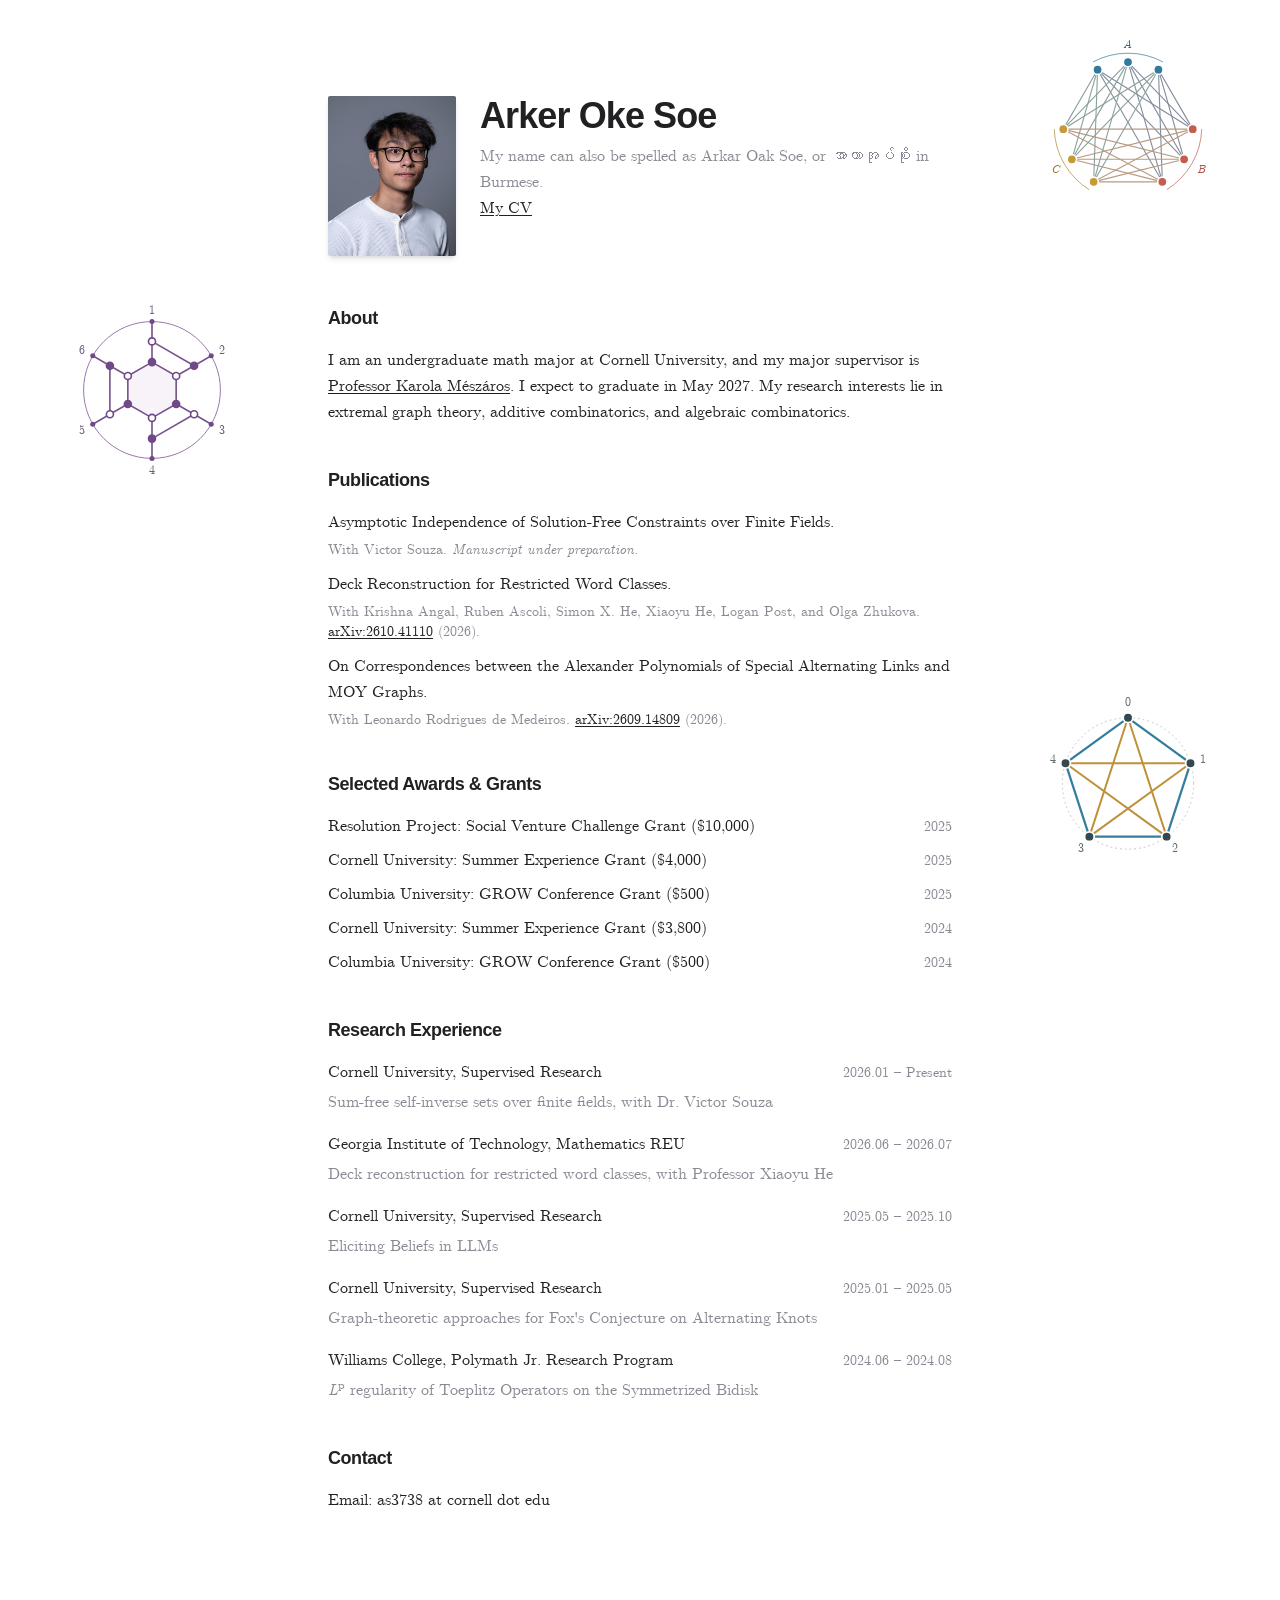
==== index.html @ 61c7d920 "Publish academic website and curriculum vitae" ====
<!doctype html>
<html lang="en">
<head>
  <meta charset="utf-8">
  <meta name="viewport" content="width=device-width, initial-scale=1">
  <meta name="description" content="Arker Oke Soe is an undergraduate mathematics major at Cornell University interested in extremal graph theory, additive combinatorics, and algebraic combinatorics.">
  <meta name="author" content="Arker Oke Soe">
  <meta property="og:title" content="Arker Oke Soe">
  <meta property="og:description" content="Mathematics at Cornell University. Research, publications, and curriculum vitae.">
  <meta property="og:type" content="website">
  <title>Arker Oke Soe</title>
  <link rel="icon" href="./assets/favicon.png" type="image/png">
  <link rel="stylesheet" href="./assets/fonts.css">
  <link rel="stylesheet" href="./style.css">
</head>
<body>
  <main class="paper">
    <header class="profile">
      <img class="portrait" src="./assets/portrait.jpg" width="128" height="160" alt="Arker Oke Soe">
      <div>
        <h1>Arker Oke Soe</h1>
        <p class="secondary">My name can also be spelled as Arkar Oak Soe, or <span lang="my">အာကာအုပ်စိုး</span> in Burmese.<br>
          <a href="./cv/">My CV</a></p>
      </div>
    </header>

    <section aria-labelledby="about">
      <h2 id="about">About</h2>
      <p>I am an undergraduate math major at Cornell University, and my major supervisor is
        <a href="https://pi.math.cornell.edu/~karola/" target="_blank" rel="noopener noreferrer">Professor Karola Mészáros</a>. I expect to graduate in May 2027.
        My research interests lie in <span class="medium">extremal graph theory</span>,
        <span class="medium">additive combinatorics</span>, and <span class="medium">algebraic combinatorics</span>.</p>
    </section>

    <section aria-labelledby="publications">
      <h2 id="publications">Publications</h2>
      <ul class="publications">
        <li>
          <p class="medium">Asymptotic Independence of Solution-Free Constraints over Finite Fields.</p>
          <p class="note">With Victor Souza. <em>Manuscript under preparation.</em></p>
        </li>
        <li>
          <p class="medium">Deck Reconstruction for Restricted Word Classes.</p>
          <p class="note">With Krishna Angal, Ruben Ascoli, Simon X. He, Xiaoyu He, Logan Post, and Olga Zhukova.
            <a href="https://arxiv.org/abs/2610.41110">arXiv:2610.41110</a> (2026).</p>
        </li>
        <li>
          <p class="medium">On Correspondences between the Alexander Polynomials of Special Alternating Links and MOY Graphs.</p>
          <p class="note">With Leonardo Rodrigues de Medeiros.
            <a href="https://arxiv.org/abs/2609.14809">arXiv:2609.14809</a> (2026).</p>
        </li>
      </ul>
    </section>

    <section aria-labelledby="awards">
      <h2 id="awards">Selected Awards &amp; Grants</h2>
      <ul class="awards">
        <li class="dated"><span>Resolution Project: Social Venture Challenge Grant ($10,000)</span><time datetime="2025">2025</time></li>
        <li class="dated"><span>Cornell University: Summer Experience Grant ($4,000)</span><time datetime="2025">2025</time></li>
        <li class="dated"><span>Columbia University: GROW Conference Grant ($500)</span><time datetime="2025">2025</time></li>
        <li class="dated"><span>Cornell University: Summer Experience Grant ($3,800)</span><time datetime="2024">2024</time></li>
        <li class="dated"><span>Columbia University: GROW Conference Grant ($500)</span><time datetime="2024">2024</time></li>
      </ul>
    </section>

    <section aria-labelledby="research">
      <h2 id="research">Research Experience</h2>
      <ul class="research">
        <li>
          <p class="dated"><span class="medium">Cornell University, Supervised Research</span><span class="date">2026.01 – Present</span></p>
          <p class="detail">Sum-free self-inverse sets over finite fields, with Dr. Victor Souza</p>
        </li>
        <li>
          <p class="dated"><span class="medium">Georgia Institute of Technology, Mathematics REU</span><span class="date">2026.06 – 2026.07</span></p>
          <p class="detail">Deck reconstruction for restricted word classes, with Professor Xiaoyu He</p>
        </li>
        <li>
          <p class="dated"><span class="medium">Cornell University, Supervised Research</span><span class="date">2025.05 – 2025.10</span></p>
          <p class="detail">Eliciting Beliefs in LLMs</p>
        </li>
        <li>
          <p class="dated"><span class="medium">Cornell University, Supervised Research</span><span class="date">2025.01 – 2025.05</span></p>
          <p class="detail">Graph-theoretic approaches for Fox's Conjecture on Alternating Knots</p>
        </li>
        <li>
          <p class="dated"><span class="medium">Williams College, Polymath Jr. Research Program</span><span class="date">2024.06 – 2024.08</span></p>
          <p class="detail"><i>L</i><sup>p</sup> regularity of Toeplitz Operators on the Symmetrized Bidisk</p>
        </li>
      </ul>
    </section>

    <section aria-labelledby="contact">
      <h2 id="contact">Contact</h2>
      <p>Email: <a class="email" href="mailto:as3738@cornell.edu">as3738 at cornell dot edu</a></p>
    </section>
  </main>

  <aside class="figures" aria-label="Combinatorial illustrations">
    <figure class="figure turan">
      <svg xmlns="http://www.w3.org/2000/svg" viewBox="0 0 200 188" class="turan-figure" role="img" tabindex="0" aria-labelledby="turan-title" aria-describedby="turan-description">
        <title id="turan-title">The Turán graph T(9, 3)</title>
        <desc id="turan-description">Three blue, three red, and three gold vertices form three independent sets. Every pair in different sets is joined by an edge.</desc>
        <style>
          .turan-figure:focus-visible { outline: 1px dashed #9baeb4; outline-offset: 2px; }
          .turan-figure:is(:hover, :focus-visible) #turan-edges-bc { opacity: .18; }
          .turan-figure:is(:hover, :focus-visible) #turan-edges-ab { stroke: #517c96; }
          .turan-figure:is(:hover, :focus-visible) #turan-edges-ca { stroke: #588c86; }
        </style>

        <!-- The three short arcs mark the independent sets outside the graph. -->
        <g fill="none" stroke-width=".9" stroke-linecap="round">
          <path d="M61.50 28.60 A82 82 0 0 1 138.50 28.60" stroke="#518da8"/>
          <path d="M181.95 103.86 A82 82 0 0 1 143.45 170.54" stroke="#c77666"/>
          <path d="M56.55 170.54 A82 82 0 0 1 18.05 103.86" stroke="#bb9647"/>
        </g>

        <!-- Each row is the fan from one vertex to the next part. -->
        <g fill="none" stroke-width="1.25" stroke-linecap="round">
          <g id="turan-edges-ab" stroke="#838d9d">
            <path d="M66.20 37.43 L171.96 103.51 M66.20 37.43 L162.35 137 M66.20 37.43 L138.15 162.06"/>
            <path d="M100 29 L171.96 103.51 M100 29 L162.35 137 M100 29 L138.15 162.06"/>
            <path d="M133.80 37.43 L171.96 103.51 M133.80 37.43 L162.35 137 M133.80 37.43 L138.15 162.06"/>
          </g>
          <g id="turan-edges-bc" stroke="#b99a80">
            <path d="M171.96 103.51 L61.85 162.06 M171.96 103.51 L37.65 137 M171.96 103.51 L28.04 103.51"/>
            <path d="M162.35 137 L61.85 162.06 M162.35 137 L37.65 137 M162.35 137 L28.04 103.51"/>
            <path d="M138.15 162.06 L61.85 162.06 M138.15 162.06 L37.65 137 M138.15 162.06 L28.04 103.51"/>
          </g>
          <g id="turan-edges-ca" stroke="#8ba19d">
            <path d="M61.85 162.06 L66.20 37.43 M61.85 162.06 L100 29 M61.85 162.06 L133.80 37.43"/>
            <path d="M37.65 137 L66.20 37.43 M37.65 137 L100 29 M37.65 137 L133.80 37.43"/>
            <path d="M28.04 103.51 L66.20 37.43 M28.04 103.51 L100 29 M28.04 103.51 L133.80 37.43"/>
          </g>
        </g>
        <g stroke="#fff" stroke-width="1.8">
          <g id="turan-part-a" fill="#307b9b">
            <circle cx="66.20" cy="37.43" r="5.2"/>
            <circle cx="100" cy="29" r="5.2"/>
            <circle cx="133.80" cy="37.43" r="5.2"/>
          </g>
          <g id="turan-part-b" fill="#c55d4e">
            <circle cx="171.96" cy="103.51" r="5.2"/>
            <circle cx="162.35" cy="137" r="5.2"/>
            <circle cx="138.15" cy="162.06" r="5.2"/>
          </g>
          <g id="turan-part-c" fill="#c89a36">
            <circle cx="61.85" cy="162.06" r="5.2"/>
            <circle cx="37.65" cy="137" r="5.2"/>
            <circle cx="28.04" cy="103.51" r="5.2"/>
          </g>
        </g>
        <g font-family="'CMU Serif', 'Times New Roman', serif" font-size="13" font-style="italic" text-anchor="middle">
          <text x="100" y="13" fill="#306c86">A</text>
          <text x="181" y="152" fill="#ac5347">B</text>
          <text x="19" y="152" fill="#987525">C</text>
        </g>
      </svg>
    </figure>
    <figure class="figure plabic">
      <svg xmlns="http://www.w3.org/2000/svg" viewBox="0 0 200 200" class="plabic-figure" role="img" tabindex="0" aria-labelledby="plabic-title" aria-describedby="plabic-description">
        <title id="plabic-title">A plabic graph in a disk</title>
        <desc id="plabic-description">Six numbered boundary vertices lead to a planar network of alternating solid and open vertices. Three quadrilateral faces share edges with a central hexagon.</desc>
        <style>
          .plabic-figure:focus-visible { outline: 1px dashed #ac9ab7; outline-offset: 2px; }
          .plabic-figure:is(:hover, :focus-visible) :is(#plabic-interior-spokes, #plabic-outer-pairs, #plabic-boundary-spokes, #plabic-boundary) { opacity: .32; }
          .plabic-figure:is(:hover, :focus-visible) :is(#plabic-solid, #plabic-open) circle:nth-child(n+4) { opacity: .45; }
          .plabic-figure:is(:hover, :focus-visible) #plabic-hexagon { stroke-width: 2.6; }
          .plabic-figure:is(:hover, :focus-visible) polygon { fill-opacity: .17; }
        </style>
        <circle cx="100" cy="100" r="76" fill="none" stroke="#9878ae" stroke-width="1.1"/>

        <polygon points="100,69 126.85,84.5 126.85,115.5 100,131 73.15,115.5 73.15,84.5" fill="#8e64a6" fill-opacity=".075"/>
        <g fill="none" stroke="#78538e" stroke-width="1.8" stroke-linejoin="round" stroke-linecap="round">
          <!-- Edge classes are kept separate so the embedding is easy to inspect. -->
          <path id="plabic-hexagon" d="M100 69 L126.85 84.5 L126.85 115.5 L100 131 L73.15 115.5 L73.15 84.5 Z"/>
          <path id="plabic-interior-spokes" d="M100 69 L100 46 M126.85 84.5 L146.77 73 M126.85 115.5 L146.77 127 M100 131 L100 154 M73.15 115.5 L53.23 127 M73.15 84.5 L53.23 73"/>
          <path id="plabic-outer-pairs" d="M100 46 L146.77 73 M146.77 127 L100 154 M53.23 127 L53.23 73"/>
          <path id="plabic-boundary-spokes" d="M100 46 L100 24 M146.77 73 L165.82 62 M146.77 127 L165.82 138 M100 154 L100 176 M53.23 127 L34.18 138 M53.23 73 L34.18 62"/>
        </g>
        <g stroke="#704988" stroke-width="1.8">
          <g id="plabic-solid" fill="#704988">
            <circle cx="100" cy="69" r="3.9"/>
            <circle cx="126.85" cy="115.5" r="3.9"/>
            <circle cx="73.15" cy="115.5" r="3.9"/>
            <circle cx="146.77" cy="73" r="3.9"/>
            <circle cx="100" cy="154" r="3.9"/>
            <circle cx="53.23" cy="73" r="3.9"/>
          </g>
          <g id="plabic-open" fill="white">
            <circle cx="126.85" cy="84.5" r="3.9"/>
            <circle cx="100" cy="131" r="3.9"/>
            <circle cx="73.15" cy="84.5" r="3.9"/>
            <circle cx="100" cy="46" r="3.9"/>
            <circle cx="146.77" cy="127" r="3.9"/>
            <circle cx="53.23" cy="127" r="3.9"/>
          </g>
        </g>
        <g id="plabic-boundary" fill="#704988">
          <circle cx="100" cy="24" r="2.8"/>
          <circle cx="165.82" cy="62" r="2.8"/>
          <circle cx="165.82" cy="138" r="2.8"/>
          <circle cx="100" cy="176" r="2.8"/>
          <circle cx="34.18" cy="138" r="2.8"/>
          <circle cx="34.18" cy="62" r="2.8"/>
        </g>
        <g font-family="'CMU Serif', 'Times New Roman', serif" font-size="13" text-anchor="middle" fill="#705b7b">
          <text x="100" y="15">1</text>
          <text x="178" y="60">2</text>
          <text x="178" y="149">3</text>
          <text x="100" y="193">4</text>
          <text x="22" y="149">5</text>
          <text x="22" y="60">6</text>
        </g>
      </svg>
    </figure>
    <figure class="figure ramsey">
      <svg xmlns="http://www.w3.org/2000/svg" viewBox="0 0 200 195" class="ramsey-figure" role="img" tabindex="0" aria-labelledby="ramsey-title" aria-describedby="ramsey-description">
        <title id="ramsey-title">A two-coloring of the complete graph K₅</title>
        <desc id="ramsey-description">Five vertices labeled zero through four. The blue edges form a pentagon and the gold edges form a star. Both color classes are five-cycles.</desc>
        <style>
          .ramsey-figure:focus-visible { outline: 1px dashed #9baeb4; outline-offset: 2px; }
          .ramsey-figure:is(:hover, :focus-visible) #ramsey-distance-one { opacity: .24; }
          .ramsey-figure:is(:hover, :focus-visible) #ramsey-distance-two { stroke: #aa7b24; stroke-width: 2.7; }
        </style>
        <circle cx="100" cy="105" r="73" fill="none" stroke="#b0b6b7" stroke-width=".9" stroke-dasharray="1.1 4.2" stroke-linecap="round"/>
        <g fill="none" stroke-linejoin="round">
          <path id="ramsey-distance-one" d="M100 32 L169.43 82.44 L142.91 164.06 L57.09 164.06 L30.57 82.44 Z" stroke="#357e9d" stroke-width="2.5"/>
          <path id="ramsey-distance-two" d="M100 32 L142.91 164.06 L30.57 82.44 L169.43 82.44 L57.09 164.06 Z" stroke="#be9139" stroke-width="2.2"/>
        </g>
        <g fill="#34494f" stroke="white" stroke-width="2">
          <circle cx="100" cy="32" r="5.4"/>
          <circle cx="169.43" cy="82.44" r="5.4"/>
          <circle cx="142.91" cy="164.06" r="5.4"/>
          <circle cx="57.09" cy="164.06" r="5.4"/>
          <circle cx="30.57" cy="82.44" r="5.4"/>
        </g>
        <g font-family="'CMU Serif', 'Times New Roman', serif" font-size="13" text-anchor="middle" fill="#5f696c">
          <text x="100" y="19">0</text>
          <text x="183" y="82">1</text>
          <text x="152" y="181">2</text>
          <text x="48" y="181">3</text>
          <text x="17" y="82">4</text>
        </g>
      </svg>
    </figure>
  </aside>
</body>
</html>
---- assets/fonts.css ----
@font-face {
  font-family: "CMU Serif";
  font-style: normal;
  font-weight: 500;
  font-display: swap;
  src: url("./fonts/cmunrm.woff") format("woff");
}

@font-face {
  font-family: "CMU Serif";
  font-style: italic;
  font-weight: 500;
  font-display: swap;
  src: url("./fonts/cmunti.woff") format("woff");
}
---- style.css ----
:root {
  --ink: hsl(265 4% 12.9%);
  --muted: hsl(257 4.6% 55.4%);
  --sans: Helvetica, Arial, sans-serif;
  color-scheme: light;
  -webkit-text-size-adjust: 100%;
}

* { box-sizing: border-box; }
body {
  margin: 0;
  background: white;
  color: var(--ink);
  font: 1rem/1.625 "CMU Serif", Georgia, serif;
  -webkit-font-smoothing: antialiased;
}
h1, h2, p, ul, figure { margin: 0; }
ul { padding: 0; list-style: none; }
.paper {
  width: 100%;
  max-width: 42rem;
  margin-inline: auto;
  padding: 6rem 1.5rem;
}
.profile {
  display: flex;
  align-items: flex-start;
  gap: 1.5rem;
  margin-bottom: 3rem;
}
.portrait {
  flex: none;
  display: block;
  width: 8rem;
  height: 10rem;
  object-fit: cover;
  border-radius: 2px;
  box-shadow: 0 4px 6px -1px rgb(0 0 0 / 10%), 0 2px 4px -2px rgb(0 0 0 / 10%);
}
h1, h2 {
  font-family: var(--sans);
  font-weight: 600;
  letter-spacing: -.025em;
}
h1 { font-size: 2.25rem; line-height: 2.5rem; margin-bottom: .5rem; }
h2 { font-size: 1.125rem; line-height: 1.75rem; margin-bottom: 1rem; }
section + section { margin-top: 2.5rem; }
.secondary, .note, .detail, .date, time { color: var(--muted); }
.medium { font-weight: 500; }
a {
  color: var(--ink);
  text-decoration-thickness: 1px;
  text-underline-offset: 2px;
}
a:hover { text-decoration-thickness: 2px; }
:focus-visible { outline: 2px solid #276781; outline-offset: 3px; }
.publications > li + li { margin-top: .75rem; }
.note, .date, time { font-size: .875rem; line-height: 1.25rem; }
.note, .detail { margin-top: .25rem; }
.note a { white-space: nowrap; }
.awards > li + li { margin-top: .5rem; }
.research > li + li { margin-top: 1rem; }
.dated {
  display: flex;
  align-items: baseline;
  justify-content: space-between;
  flex-wrap: wrap;
  column-gap: 1rem;
}
.date, time { white-space: nowrap; font-variant-numeric: tabular-nums; }
sup { font-size: 75%; line-height: 0; }
.email { text-decoration: none; }
.email:hover, .email:focus-visible { text-decoration: underline; }

/* Center each drawing in the available margin as the reading column changes width. */
.figures {
  --margin-width: calc((100% - 42rem) / 2);
  --plate-size: clamp(6.5rem, calc(var(--margin-width) - 1.5rem), 11.25rem);
  position: fixed;
  inset: 0;
  pointer-events: none;
}
.figure {
  position: absolute;
  width: var(--plate-size);
  pointer-events: auto;
}
.figure svg { width: 100%; height: auto; display: block; }
.turan, .ramsey { right: calc((var(--margin-width) - var(--plate-size)) / 2); }
.turan { top: clamp(1rem, 4vh, 3rem); }
.plabic { left: calc((var(--margin-width) - var(--plate-size)) / 2); top: 33.333%; }
.ramsey { bottom: clamp(1rem, 4vh, 3rem); }
@media (min-width: 54rem) and (min-height: 35rem) and (prefers-reduced-motion: no-preference) {
  .figure { animation: drift 8s ease-in-out infinite; }
  .plabic { animation-delay: -3s; }
  .ramsey { animation-delay: -5s; }
  .figure:hover, .figure:focus-within { animation-play-state: paused; }
  @keyframes drift { 50% { transform: translateY(-4px); } }
}
@media (max-width: 63.999rem) and (min-width: 48rem) {
  .paper { padding-inline: 2.5rem; }
}
/* When the margins close, give the drawings their own line rather than clipping them. */
@media (max-width: 53.999rem), (max-height: 30rem) {
  .figures {
    position: static;
    display: flex;
    justify-content: space-between;
    align-items: center;
    max-width: 34rem;
    margin: 0 auto;
    padding: 0 2rem 3rem;
    gap: 1rem;
  }
  .figure { position: static; width: 28%; }
  .paper { padding-bottom: 3rem; }
}
@media (max-width: 47.999rem) {
  .paper { padding: 4rem 2rem 3rem; }
  h1 { font-size: 1.875rem; line-height: 2.25rem; }
}
@media (max-width: 39.999rem) {
  .profile { flex-direction: column; }
  .figures { max-width: 24rem; justify-content: space-around; }
  .figure { width: 37%; }
  .turan {
    position: absolute;
    top: 4rem;
    right: 2rem;
    width: clamp(4rem, calc(100% - 13rem), 9rem);
  }
  .research .dated { display: block; }
  .research .date { display: block; }
  .awards .dated { display: grid; grid-template-columns: 1fr auto; }
}
@media print {
  .paper { padding: 0; }
  .figures { display: none; }
  section li, .profile { break-inside: avoid; }
}
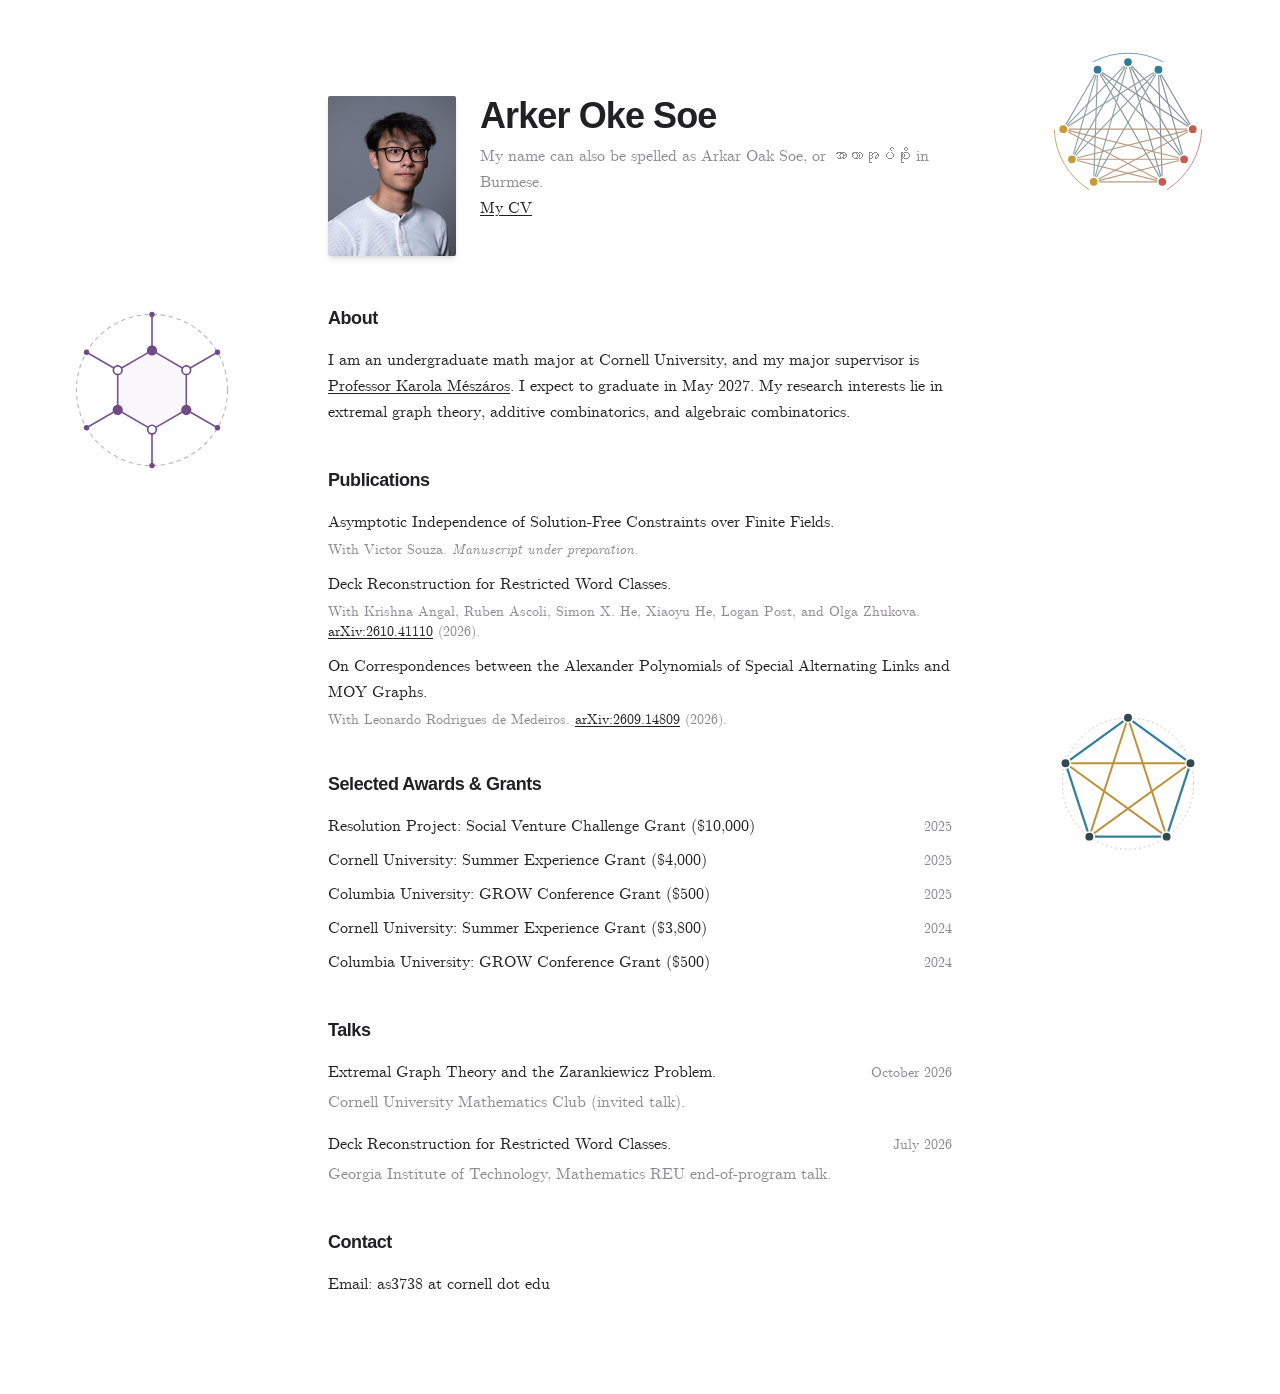
==== commit 8b019032: "Publish talks and unlabeled graphs at the account root" ====
--- a/index.html
+++ b/index.html
@@ -63,28 +63,16 @@
       </ul>
     </section>
 
-    <section aria-labelledby="research">
-      <h2 id="research">Research Experience</h2>
-      <ul class="research">
-        <li>
-          <p class="dated"><span class="medium">Cornell University, Supervised Research</span><span class="date">2026.01 – Present</span></p>
-          <p class="detail">Sum-free self-inverse sets over finite fields, with Dr. Victor Souza</p>
-        </li>
-        <li>
-          <p class="dated"><span class="medium">Georgia Institute of Technology, Mathematics REU</span><span class="date">2026.06 – 2026.07</span></p>
-          <p class="detail">Deck reconstruction for restricted word classes, with Professor Xiaoyu He</p>
-        </li>
-        <li>
-          <p class="dated"><span class="medium">Cornell University, Supervised Research</span><span class="date">2025.05 – 2025.10</span></p>
-          <p class="detail">Eliciting Beliefs in LLMs</p>
-        </li>
-        <li>
-          <p class="dated"><span class="medium">Cornell University, Supervised Research</span><span class="date">2025.01 – 2025.05</span></p>
-          <p class="detail">Graph-theoretic approaches for Fox's Conjecture on Alternating Knots</p>
-        </li>
-        <li>
-          <p class="dated"><span class="medium">Williams College, Polymath Jr. Research Program</span><span class="date">2024.06 – 2024.08</span></p>
-          <p class="detail"><i>L</i><sup>p</sup> regularity of Toeplitz Operators on the Symmetrized Bidisk</p>
+    <section aria-labelledby="talks">
+      <h2 id="talks">Talks</h2>
+      <ul class="talks">
+        <li>
+          <p class="dated"><span class="medium">Extremal Graph Theory and the Zarankiewicz Problem.</span><time datetime="2026-10">October 2026</time></p>
+          <p class="detail">Cornell University Mathematics Club (invited talk).</p>
+        </li>
+        <li>
+          <p class="dated"><span class="medium">Deck Reconstruction for Restricted Word Classes.</span><time datetime="2026-07">July 2026</time></p>
+          <p class="detail">Georgia Institute of Technology, Mathematics REU end-of-program talk.</p>
         </li>
       </ul>
     </section>
@@ -149,74 +137,48 @@
             <circle cx="28.04" cy="103.51" r="5.2"/>
           </g>
         </g>
-        <g font-family="'CMU Serif', 'Times New Roman', serif" font-size="13" font-style="italic" text-anchor="middle">
-          <text x="100" y="13" fill="#306c86">A</text>
-          <text x="181" y="152" fill="#ac5347">B</text>
-          <text x="19" y="152" fill="#987525">C</text>
-        </g>
       </svg>
     </figure>
     <figure class="figure plabic">
       <svg xmlns="http://www.w3.org/2000/svg" viewBox="0 0 200 200" class="plabic-figure" role="img" tabindex="0" aria-labelledby="plabic-title" aria-describedby="plabic-description">
         <title id="plabic-title">A plabic graph in a disk</title>
-        <desc id="plabic-description">Six numbered boundary vertices lead to a planar network of alternating solid and open vertices. Three quadrilateral faces share edges with a central hexagon.</desc>
+        <desc id="plabic-description">Six alternating solid and open vertices form a hexagon. A single spoke joins each vertex to the boundary of the disk.</desc>
         <style>
           .plabic-figure:focus-visible { outline: 1px dashed #ac9ab7; outline-offset: 2px; }
-          .plabic-figure:is(:hover, :focus-visible) :is(#plabic-interior-spokes, #plabic-outer-pairs, #plabic-boundary-spokes, #plabic-boundary) { opacity: .32; }
-          .plabic-figure:is(:hover, :focus-visible) :is(#plabic-solid, #plabic-open) circle:nth-child(n+4) { opacity: .45; }
-          .plabic-figure:is(:hover, :focus-visible) #plabic-hexagon { stroke-width: 2.6; }
-          .plabic-figure:is(:hover, :focus-visible) polygon { fill-opacity: .17; }
+          .plabic-figure:is(:hover, :focus-visible) :is(#plabic-spokes, #plabic-boundary) { opacity: .45; }
+          .plabic-figure:is(:hover, :focus-visible) #plabic-hexagon { stroke-width: 2.6; fill-opacity: .12; }
         </style>
-        <circle cx="100" cy="100" r="76" fill="none" stroke="#9878ae" stroke-width="1.1"/>
-
-        <polygon points="100,69 126.85,84.5 126.85,115.5 100,131 73.15,115.5 73.15,84.5" fill="#8e64a6" fill-opacity=".075"/>
+        <circle cx="100" cy="100" r="84" fill="none" stroke="#9878ae" stroke-width="1.2" stroke-opacity=".6" stroke-dasharray="5 4"/>
         <g fill="none" stroke="#78538e" stroke-width="1.8" stroke-linejoin="round" stroke-linecap="round">
-          <!-- Edge classes are kept separate so the embedding is easy to inspect. -->
-          <path id="plabic-hexagon" d="M100 69 L126.85 84.5 L126.85 115.5 L100 131 L73.15 115.5 L73.15 84.5 Z"/>
-          <path id="plabic-interior-spokes" d="M100 69 L100 46 M126.85 84.5 L146.77 73 M126.85 115.5 L146.77 127 M100 131 L100 154 M73.15 115.5 L53.23 127 M73.15 84.5 L53.23 73"/>
-          <path id="plabic-outer-pairs" d="M100 46 L146.77 73 M146.77 127 L100 154 M53.23 127 L53.23 73"/>
-          <path id="plabic-boundary-spokes" d="M100 46 L100 24 M146.77 73 L165.82 62 M146.77 127 L165.82 138 M100 154 L100 176 M53.23 127 L34.18 138 M53.23 73 L34.18 62"/>
+          <polygon id="plabic-hexagon" points="100,56 138.11,78 138.11,122 100,144 61.89,122 61.89,78" fill="#8e64a6" fill-opacity=".05"/>
+          <path id="plabic-spokes" d="M100 56 L100 16 M138.11 78 L172.75 58 M138.11 122 L172.75 142 M100 144 L100 184 M61.89 122 L27.25 142 M61.89 78 L27.25 58"/>
         </g>
         <g stroke="#704988" stroke-width="1.8">
-          <g id="plabic-solid" fill="#704988">
-            <circle cx="100" cy="69" r="3.9"/>
-            <circle cx="126.85" cy="115.5" r="3.9"/>
-            <circle cx="73.15" cy="115.5" r="3.9"/>
-            <circle cx="146.77" cy="73" r="3.9"/>
-            <circle cx="100" cy="154" r="3.9"/>
-            <circle cx="53.23" cy="73" r="3.9"/>
-          </g>
-          <g id="plabic-open" fill="white">
-            <circle cx="126.85" cy="84.5" r="3.9"/>
-            <circle cx="100" cy="131" r="3.9"/>
-            <circle cx="73.15" cy="84.5" r="3.9"/>
-            <circle cx="100" cy="46" r="3.9"/>
-            <circle cx="146.77" cy="127" r="3.9"/>
-            <circle cx="53.23" cy="127" r="3.9"/>
+          <g fill="#704988">
+            <circle cx="100" cy="56" r="4.8"/>
+            <circle cx="138.11" cy="122" r="4.8"/>
+            <circle cx="61.89" cy="122" r="4.8"/>
+          </g>
+          <g fill="white">
+            <circle cx="138.11" cy="78" r="4.8"/>
+            <circle cx="100" cy="144" r="4.8"/>
+            <circle cx="61.89" cy="78" r="4.8"/>
           </g>
         </g>
         <g id="plabic-boundary" fill="#704988">
-          <circle cx="100" cy="24" r="2.8"/>
-          <circle cx="165.82" cy="62" r="2.8"/>
-          <circle cx="165.82" cy="138" r="2.8"/>
-          <circle cx="100" cy="176" r="2.8"/>
-          <circle cx="34.18" cy="138" r="2.8"/>
-          <circle cx="34.18" cy="62" r="2.8"/>
-        </g>
-        <g font-family="'CMU Serif', 'Times New Roman', serif" font-size="13" text-anchor="middle" fill="#705b7b">
-          <text x="100" y="15">1</text>
-          <text x="178" y="60">2</text>
-          <text x="178" y="149">3</text>
-          <text x="100" y="193">4</text>
-          <text x="22" y="149">5</text>
-          <text x="22" y="60">6</text>
+          <circle cx="100" cy="16" r="3"/>
+          <circle cx="172.75" cy="58" r="3"/>
+          <circle cx="172.75" cy="142" r="3"/>
+          <circle cx="100" cy="184" r="3"/>
+          <circle cx="27.25" cy="142" r="3"/>
+          <circle cx="27.25" cy="58" r="3"/>
         </g>
       </svg>
     </figure>
     <figure class="figure ramsey">
       <svg xmlns="http://www.w3.org/2000/svg" viewBox="0 0 200 195" class="ramsey-figure" role="img" tabindex="0" aria-labelledby="ramsey-title" aria-describedby="ramsey-description">
         <title id="ramsey-title">A two-coloring of the complete graph K₅</title>
-        <desc id="ramsey-description">Five vertices labeled zero through four. The blue edges form a pentagon and the gold edges form a star. Both color classes are five-cycles.</desc>
+        <desc id="ramsey-description">The blue edges form a pentagon and the gold edges form a star on the same five vertices. Both color classes are five-cycles.</desc>
         <style>
           .ramsey-figure:focus-visible { outline: 1px dashed #9baeb4; outline-offset: 2px; }
           .ramsey-figure:is(:hover, :focus-visible) #ramsey-distance-one { opacity: .24; }
@@ -234,13 +196,6 @@
           <circle cx="57.09" cy="164.06" r="5.4"/>
           <circle cx="30.57" cy="82.44" r="5.4"/>
         </g>
-        <g font-family="'CMU Serif', 'Times New Roman', serif" font-size="13" text-anchor="middle" fill="#5f696c">
-          <text x="100" y="19">0</text>
-          <text x="183" y="82">1</text>
-          <text x="152" y="181">2</text>
-          <text x="48" y="181">3</text>
-          <text x="17" y="82">4</text>
-        </g>
       </svg>
     </figure>
   </aside>
--- a/style.css
+++ b/style.css
@@ -45,7 +45,7 @@
 h1 { font-size: 2.25rem; line-height: 2.5rem; margin-bottom: .5rem; }
 h2 { font-size: 1.125rem; line-height: 1.75rem; margin-bottom: 1rem; }
 section + section { margin-top: 2.5rem; }
-.secondary, .note, .detail, .date, time { color: var(--muted); }
+.secondary, .note, .detail, time { color: var(--muted); }
 .medium { font-weight: 500; }
 a {
   color: var(--ink);
@@ -55,11 +55,11 @@
 a:hover { text-decoration-thickness: 2px; }
 :focus-visible { outline: 2px solid #276781; outline-offset: 3px; }
 .publications > li + li { margin-top: .75rem; }
-.note, .date, time { font-size: .875rem; line-height: 1.25rem; }
+.note, time { font-size: .875rem; line-height: 1.25rem; }
 .note, .detail { margin-top: .25rem; }
 .note a { white-space: nowrap; }
 .awards > li + li { margin-top: .5rem; }
-.research > li + li { margin-top: 1rem; }
+.talks > li + li { margin-top: 1rem; }
 .dated {
   display: flex;
   align-items: baseline;
@@ -67,8 +67,7 @@
   flex-wrap: wrap;
   column-gap: 1rem;
 }
-.date, time { white-space: nowrap; font-variant-numeric: tabular-nums; }
-sup { font-size: 75%; line-height: 0; }
+time { white-space: nowrap; font-variant-numeric: tabular-nums; }
 .email { text-decoration: none; }
 .email:hover, .email:focus-visible { text-decoration: underline; }
 
@@ -129,8 +128,7 @@
     right: 2rem;
     width: clamp(4rem, calc(100% - 13rem), 9rem);
   }
-  .research .dated { display: block; }
-  .research .date { display: block; }
+  .talks .dated, .talks time { display: block; }
   .awards .dated { display: grid; grid-template-columns: 1fr auto; }
 }
 @media print {
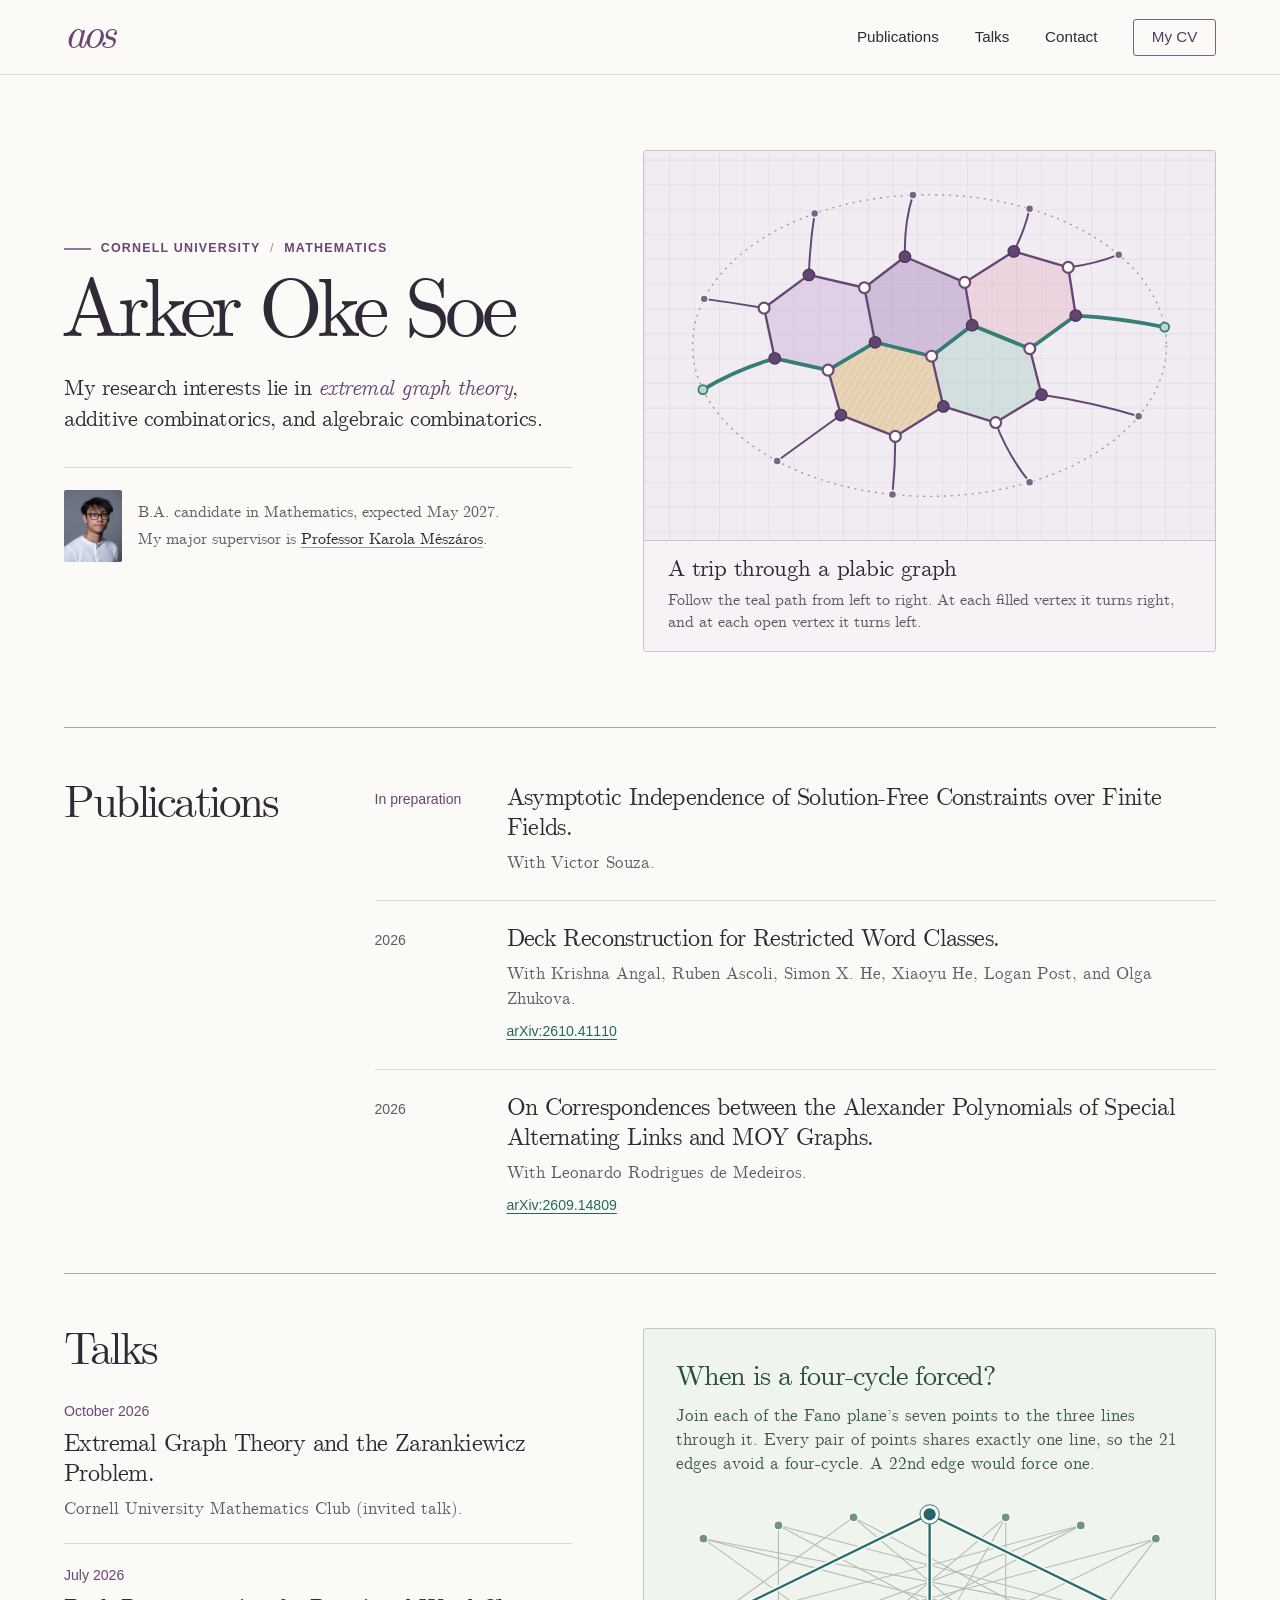
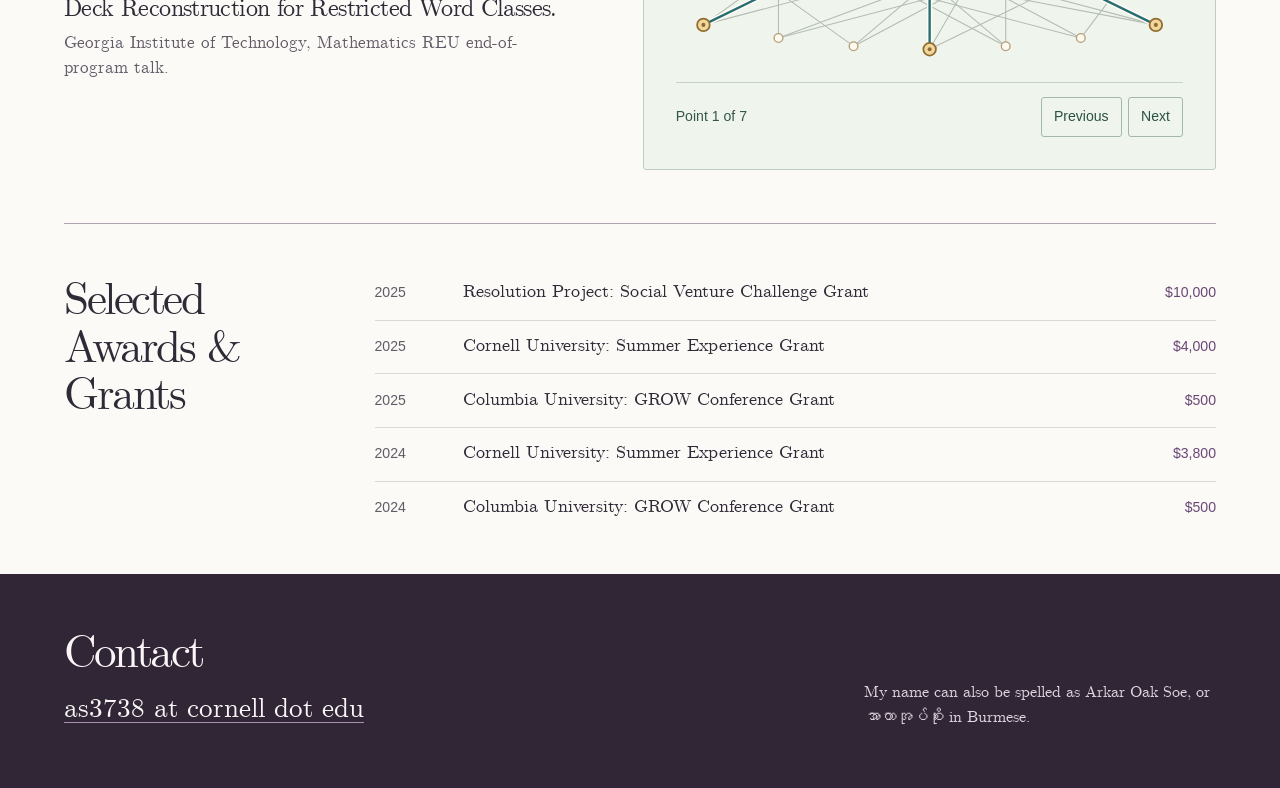
==== commit fda53cdf: "Redesign portfolio around plabic and extremal graph illustrations" ====
--- a/index.html
+++ b/index.html
@@ -8,196 +8,138 @@
   <meta property="og:title" content="Arker Oke Soe">
   <meta property="og:description" content="Mathematics at Cornell University. Research, publications, and curriculum vitae.">
   <meta property="og:type" content="website">
+  <meta property="og:url" content="https://arkerokesoe.github.io/">
   <title>Arker Oke Soe</title>
+  <link rel="canonical" href="https://arkerokesoe.github.io/">
   <link rel="icon" href="./assets/favicon.png" type="image/png">
   <link rel="stylesheet" href="./assets/fonts.css">
   <link rel="stylesheet" href="./style.css">
+  <script src="./assets/extremal.js" defer></script>
 </head>
-<body>
-  <main class="paper">
-    <header class="profile">
-      <img class="portrait" src="./assets/portrait.jpg" width="128" height="160" alt="Arker Oke Soe">
-      <div>
-        <h1>Arker Oke Soe</h1>
-        <p class="secondary">My name can also be spelled as Arkar Oak Soe, or <span lang="my">အာကာအုပ်စိုး</span> in Burmese.<br>
-          <a href="./cv/">My CV</a></p>
+<body id="top">
+  <a class="skip-link" href="#main">Skip to content</a>
+  <header class="masthead">
+    <div class="wrap masthead-inner">
+      <a class="wordmark" href="#top" aria-label="Arker Oke Soe, home">aos</a>
+      <nav aria-label="Main navigation">
+        <a href="#publications">Publications</a>
+        <a href="#talks">Talks</a>
+        <a href="#contact">Contact</a>
+        <a class="cv-link" href="./cv/">My CV</a>
+      </nav>
+    </div>
+  </header>
+
+  <main id="main" class="wrap">
+    <section class="hero" aria-labelledby="name" id="about">
+      <div class="introduction">
+        <p class="affiliation"><span aria-hidden="true"></span>Cornell University <b aria-hidden="true">/</b> Mathematics</p>
+        <h1 id="name">Arker Oke Soe</h1>
+        <p class="lead">My research interests lie in <em>extremal graph theory</em>, additive combinatorics, and algebraic combinatorics.</p>
+        <div class="profile">
+          <img src="./assets/portrait.jpg" width="64" height="80" alt="Arker Oke Soe">
+          <div>
+            <p>B.A. candidate in Mathematics, expected May 2027.</p>
+            <p>My major supervisor is <a href="https://pi.math.cornell.edu/~karola/">Professor Karola Mészáros</a>.</p>
+          </div>
+        </div>
       </div>
-    </header>
 
-    <section aria-labelledby="about">
-      <h2 id="about">About</h2>
-      <p>I am an undergraduate math major at Cornell University, and my major supervisor is
-        <a href="https://pi.math.cornell.edu/~karola/" target="_blank" rel="noopener noreferrer">Professor Karola Mészáros</a>. I expect to graduate in May 2027.
-        My research interests lie in <span class="medium">extremal graph theory</span>,
-        <span class="medium">additive combinatorics</span>, and <span class="medium">algebraic combinatorics</span>.</p>
+      <figure class="plabic-plate">
+        <div class="drawing-surface">
+          <img src="./assets/field-diagram.svg" width="520" height="330" alt="A teal path winds through five adjoining hexagonal faces in a planar network of alternating solid and open vertices.">
+        </div>
+        <figcaption>
+          <h2>A trip through a plabic graph</h2>
+          <p>Follow the teal path from left to right. At each filled vertex it turns right, and at each open vertex it turns left.</p>
+        </figcaption>
+      </figure>
     </section>
 
-    <section aria-labelledby="publications">
-      <h2 id="publications">Publications</h2>
-      <ul class="publications">
+    <section class="publications ruled" aria-labelledby="publications">
+      <div class="section-head"><h2 id="publications">Publications</h2></div>
+      <ul class="papers">
         <li>
-          <p class="medium">Asymptotic Independence of Solution-Free Constraints over Finite Fields.</p>
-          <p class="note">With Victor Souza. <em>Manuscript under preparation.</em></p>
+          <p class="paper-date">In preparation</p>
+          <div>
+            <h3>Asymptotic Independence of Solution-Free Constraints over Finite Fields.</h3>
+            <p class="authors">With Victor Souza.</p>
+          </div>
         </li>
         <li>
-          <p class="medium">Deck Reconstruction for Restricted Word Classes.</p>
-          <p class="note">With Krishna Angal, Ruben Ascoli, Simon X. He, Xiaoyu He, Logan Post, and Olga Zhukova.
-            <a href="https://arxiv.org/abs/2610.41110">arXiv:2610.41110</a> (2026).</p>
+          <time datetime="2026">2026</time>
+          <div>
+            <h3><a href="https://arxiv.org/abs/2610.41110">Deck Reconstruction for Restricted Word Classes.</a></h3>
+            <p class="authors">With Krishna Angal, Ruben Ascoli, Simon X. He, Xiaoyu He, Logan Post, and Olga Zhukova.</p>
+            <a class="paper-link" href="https://arxiv.org/abs/2610.41110">arXiv:2610.41110</a>
+          </div>
         </li>
         <li>
-          <p class="medium">On Correspondences between the Alexander Polynomials of Special Alternating Links and MOY Graphs.</p>
-          <p class="note">With Leonardo Rodrigues de Medeiros.
-            <a href="https://arxiv.org/abs/2609.14809">arXiv:2609.14809</a> (2026).</p>
+          <time datetime="2026">2026</time>
+          <div>
+            <h3><a href="https://arxiv.org/abs/2609.14809">On Correspondences between the Alexander Polynomials of Special Alternating Links and MOY Graphs.</a></h3>
+            <p class="authors">With Leonardo Rodrigues de Medeiros.</p>
+            <a class="paper-link" href="https://arxiv.org/abs/2609.14809">arXiv:2609.14809</a>
+          </div>
         </li>
       </ul>
     </section>
 
-    <section aria-labelledby="awards">
-      <h2 id="awards">Selected Awards &amp; Grants</h2>
-      <ul class="awards">
-        <li class="dated"><span>Resolution Project: Social Venture Challenge Grant ($10,000)</span><time datetime="2025">2025</time></li>
-        <li class="dated"><span>Cornell University: Summer Experience Grant ($4,000)</span><time datetime="2025">2025</time></li>
-        <li class="dated"><span>Columbia University: GROW Conference Grant ($500)</span><time datetime="2025">2025</time></li>
-        <li class="dated"><span>Cornell University: Summer Experience Grant ($3,800)</span><time datetime="2024">2024</time></li>
-        <li class="dated"><span>Columbia University: GROW Conference Grant ($500)</span><time datetime="2024">2024</time></li>
-      </ul>
+    <section class="talks ruled" aria-labelledby="talks">
+      <div class="talk-list">
+        <div class="section-head"><h2 id="talks">Talks</h2></div>
+        <ul>
+          <li>
+            <time datetime="2026-10">October 2026</time>
+            <h3>Extremal Graph Theory and the Zarankiewicz Problem.</h3>
+            <p>Cornell University Mathematics Club (invited talk).</p>
+          </li>
+          <li>
+            <time datetime="2026-07">July 2026</time>
+            <h3>Deck Reconstruction for Restricted Word Classes.</h3>
+            <p>Georgia Institute of Technology, Mathematics REU end-of-program talk.</p>
+          </li>
+        </ul>
+      </div>
+      <figure class="incidence-plate" aria-labelledby="incidence-title">
+        <figcaption>
+          <h3 id="incidence-title">When is a four-cycle forced?</h3>
+          <p>Join each of the Fano plane’s seven points to the three lines through it. Every pair of points shares exactly one line, so the 21 edges avoid a four-cycle. A 22nd edge would force one.</p>
+        </figcaption>
+        <svg id="incidence-graph" viewBox="0 0 500 175" role="img" aria-label="The Fano plane incidence graph. One point and its three neighboring lines are highlighted.">
+          <use href="./assets/incidence.svg#incidence-base"></use>
+          <use id="incidence-highlight" href="./assets/incidence.svg#incidence-focus-1"></use>
+        </svg>
+        <div id="incidence-controls" hidden>
+          <span id="incidence-status" aria-live="polite" aria-atomic="true">Point 1 of 7</span>
+          <div class="point-buttons">
+            <button type="button" id="previous-point" aria-label="Previous point">Previous</button>
+            <button type="button" id="next-point" aria-label="Next point">Next</button>
+          </div>
+        </div>
+      </figure>
     </section>
 
-    <section aria-labelledby="talks">
-      <h2 id="talks">Talks</h2>
-      <ul class="talks">
-        <li>
-          <p class="dated"><span class="medium">Extremal Graph Theory and the Zarankiewicz Problem.</span><time datetime="2026-10">October 2026</time></p>
-          <p class="detail">Cornell University Mathematics Club (invited talk).</p>
-        </li>
-        <li>
-          <p class="dated"><span class="medium">Deck Reconstruction for Restricted Word Classes.</span><time datetime="2026-07">July 2026</time></p>
-          <p class="detail">Georgia Institute of Technology, Mathematics REU end-of-program talk.</p>
-        </li>
+    <section class="awards ruled" aria-labelledby="awards">
+      <div class="section-head"><h2 id="awards">Selected Awards &amp; Grants</h2></div>
+      <ul>
+        <li><time datetime="2025">2025</time><span>Resolution Project: Social Venture Challenge Grant</span><span class="amount">$10,000</span></li>
+        <li><time datetime="2025">2025</time><span>Cornell University: Summer Experience Grant</span><span class="amount">$4,000</span></li>
+        <li><time datetime="2025">2025</time><span>Columbia University: GROW Conference Grant</span><span class="amount">$500</span></li>
+        <li><time datetime="2024">2024</time><span>Cornell University: Summer Experience Grant</span><span class="amount">$3,800</span></li>
+        <li><time datetime="2024">2024</time><span>Columbia University: GROW Conference Grant</span><span class="amount">$500</span></li>
       </ul>
-    </section>
-
-    <section aria-labelledby="contact">
-      <h2 id="contact">Contact</h2>
-      <p>Email: <a class="email" href="mailto:as3738@cornell.edu">as3738 at cornell dot edu</a></p>
     </section>
   </main>
 
-  <aside class="figures" aria-label="Combinatorial illustrations">
-    <figure class="figure turan">
-      <svg xmlns="http://www.w3.org/2000/svg" viewBox="0 0 200 188" class="turan-figure" role="img" tabindex="0" aria-labelledby="turan-title" aria-describedby="turan-description">
-        <title id="turan-title">The Turán graph T(9, 3)</title>
-        <desc id="turan-description">Three blue, three red, and three gold vertices form three independent sets. Every pair in different sets is joined by an edge.</desc>
-        <style>
-          .turan-figure:focus-visible { outline: 1px dashed #9baeb4; outline-offset: 2px; }
-          .turan-figure:is(:hover, :focus-visible) #turan-edges-bc { opacity: .18; }
-          .turan-figure:is(:hover, :focus-visible) #turan-edges-ab { stroke: #517c96; }
-          .turan-figure:is(:hover, :focus-visible) #turan-edges-ca { stroke: #588c86; }
-        </style>
-
-        <!-- The three short arcs mark the independent sets outside the graph. -->
-        <g fill="none" stroke-width=".9" stroke-linecap="round">
-          <path d="M61.50 28.60 A82 82 0 0 1 138.50 28.60" stroke="#518da8"/>
-          <path d="M181.95 103.86 A82 82 0 0 1 143.45 170.54" stroke="#c77666"/>
-          <path d="M56.55 170.54 A82 82 0 0 1 18.05 103.86" stroke="#bb9647"/>
-        </g>
-
-        <!-- Each row is the fan from one vertex to the next part. -->
-        <g fill="none" stroke-width="1.25" stroke-linecap="round">
-          <g id="turan-edges-ab" stroke="#838d9d">
-            <path d="M66.20 37.43 L171.96 103.51 M66.20 37.43 L162.35 137 M66.20 37.43 L138.15 162.06"/>
-            <path d="M100 29 L171.96 103.51 M100 29 L162.35 137 M100 29 L138.15 162.06"/>
-            <path d="M133.80 37.43 L171.96 103.51 M133.80 37.43 L162.35 137 M133.80 37.43 L138.15 162.06"/>
-          </g>
-          <g id="turan-edges-bc" stroke="#b99a80">
-            <path d="M171.96 103.51 L61.85 162.06 M171.96 103.51 L37.65 137 M171.96 103.51 L28.04 103.51"/>
-            <path d="M162.35 137 L61.85 162.06 M162.35 137 L37.65 137 M162.35 137 L28.04 103.51"/>
-            <path d="M138.15 162.06 L61.85 162.06 M138.15 162.06 L37.65 137 M138.15 162.06 L28.04 103.51"/>
-          </g>
-          <g id="turan-edges-ca" stroke="#8ba19d">
-            <path d="M61.85 162.06 L66.20 37.43 M61.85 162.06 L100 29 M61.85 162.06 L133.80 37.43"/>
-            <path d="M37.65 137 L66.20 37.43 M37.65 137 L100 29 M37.65 137 L133.80 37.43"/>
-            <path d="M28.04 103.51 L66.20 37.43 M28.04 103.51 L100 29 M28.04 103.51 L133.80 37.43"/>
-          </g>
-        </g>
-        <g stroke="#fff" stroke-width="1.8">
-          <g id="turan-part-a" fill="#307b9b">
-            <circle cx="66.20" cy="37.43" r="5.2"/>
-            <circle cx="100" cy="29" r="5.2"/>
-            <circle cx="133.80" cy="37.43" r="5.2"/>
-          </g>
-          <g id="turan-part-b" fill="#c55d4e">
-            <circle cx="171.96" cy="103.51" r="5.2"/>
-            <circle cx="162.35" cy="137" r="5.2"/>
-            <circle cx="138.15" cy="162.06" r="5.2"/>
-          </g>
-          <g id="turan-part-c" fill="#c89a36">
-            <circle cx="61.85" cy="162.06" r="5.2"/>
-            <circle cx="37.65" cy="137" r="5.2"/>
-            <circle cx="28.04" cy="103.51" r="5.2"/>
-          </g>
-        </g>
-      </svg>
-    </figure>
-    <figure class="figure plabic">
-      <svg xmlns="http://www.w3.org/2000/svg" viewBox="0 0 200 200" class="plabic-figure" role="img" tabindex="0" aria-labelledby="plabic-title" aria-describedby="plabic-description">
-        <title id="plabic-title">A plabic graph in a disk</title>
-        <desc id="plabic-description">Six alternating solid and open vertices form a hexagon. A single spoke joins each vertex to the boundary of the disk.</desc>
-        <style>
-          .plabic-figure:focus-visible { outline: 1px dashed #ac9ab7; outline-offset: 2px; }
-          .plabic-figure:is(:hover, :focus-visible) :is(#plabic-spokes, #plabic-boundary) { opacity: .45; }
-          .plabic-figure:is(:hover, :focus-visible) #plabic-hexagon { stroke-width: 2.6; fill-opacity: .12; }
-        </style>
-        <circle cx="100" cy="100" r="84" fill="none" stroke="#9878ae" stroke-width="1.2" stroke-opacity=".6" stroke-dasharray="5 4"/>
-        <g fill="none" stroke="#78538e" stroke-width="1.8" stroke-linejoin="round" stroke-linecap="round">
-          <polygon id="plabic-hexagon" points="100,56 138.11,78 138.11,122 100,144 61.89,122 61.89,78" fill="#8e64a6" fill-opacity=".05"/>
-          <path id="plabic-spokes" d="M100 56 L100 16 M138.11 78 L172.75 58 M138.11 122 L172.75 142 M100 144 L100 184 M61.89 122 L27.25 142 M61.89 78 L27.25 58"/>
-        </g>
-        <g stroke="#704988" stroke-width="1.8">
-          <g fill="#704988">
-            <circle cx="100" cy="56" r="4.8"/>
-            <circle cx="138.11" cy="122" r="4.8"/>
-            <circle cx="61.89" cy="122" r="4.8"/>
-          </g>
-          <g fill="white">
-            <circle cx="138.11" cy="78" r="4.8"/>
-            <circle cx="100" cy="144" r="4.8"/>
-            <circle cx="61.89" cy="78" r="4.8"/>
-          </g>
-        </g>
-        <g id="plabic-boundary" fill="#704988">
-          <circle cx="100" cy="16" r="3"/>
-          <circle cx="172.75" cy="58" r="3"/>
-          <circle cx="172.75" cy="142" r="3"/>
-          <circle cx="100" cy="184" r="3"/>
-          <circle cx="27.25" cy="142" r="3"/>
-          <circle cx="27.25" cy="58" r="3"/>
-        </g>
-      </svg>
-    </figure>
-    <figure class="figure ramsey">
-      <svg xmlns="http://www.w3.org/2000/svg" viewBox="0 0 200 195" class="ramsey-figure" role="img" tabindex="0" aria-labelledby="ramsey-title" aria-describedby="ramsey-description">
-        <title id="ramsey-title">A two-coloring of the complete graph K₅</title>
-        <desc id="ramsey-description">The blue edges form a pentagon and the gold edges form a star on the same five vertices. Both color classes are five-cycles.</desc>
-        <style>
-          .ramsey-figure:focus-visible { outline: 1px dashed #9baeb4; outline-offset: 2px; }
-          .ramsey-figure:is(:hover, :focus-visible) #ramsey-distance-one { opacity: .24; }
-          .ramsey-figure:is(:hover, :focus-visible) #ramsey-distance-two { stroke: #aa7b24; stroke-width: 2.7; }
-        </style>
-        <circle cx="100" cy="105" r="73" fill="none" stroke="#b0b6b7" stroke-width=".9" stroke-dasharray="1.1 4.2" stroke-linecap="round"/>
-        <g fill="none" stroke-linejoin="round">
-          <path id="ramsey-distance-one" d="M100 32 L169.43 82.44 L142.91 164.06 L57.09 164.06 L30.57 82.44 Z" stroke="#357e9d" stroke-width="2.5"/>
-          <path id="ramsey-distance-two" d="M100 32 L142.91 164.06 L30.57 82.44 L169.43 82.44 L57.09 164.06 Z" stroke="#be9139" stroke-width="2.2"/>
-        </g>
-        <g fill="#34494f" stroke="white" stroke-width="2">
-          <circle cx="100" cy="32" r="5.4"/>
-          <circle cx="169.43" cy="82.44" r="5.4"/>
-          <circle cx="142.91" cy="164.06" r="5.4"/>
-          <circle cx="57.09" cy="164.06" r="5.4"/>
-          <circle cx="30.57" cy="82.44" r="5.4"/>
-        </g>
-      </svg>
-    </figure>
-  </aside>
+  <footer class="contact" aria-labelledby="contact">
+    <div class="wrap contact-inner">
+      <div>
+        <h2 id="contact">Contact</h2>
+        <a class="email" href="mailto:as3738@cornell.edu">as3738 at cornell dot edu</a>
+      </div>
+      <p>My name can also be spelled as Arkar Oak Soe, or <span lang="my">အာကာအုပ်စိုး</span> in Burmese.</p>
+    </div>
+  </footer>
 </body>
 </html>
--- a/style.css
+++ b/style.css
@@ -1,138 +1,273 @@
 :root {
-  --ink: hsl(265 4% 12.9%);
-  --muted: hsl(257 4.6% 55.4%);
+  color-scheme: light;
+  --paper: #fbfaf7;
+  --ink: #302936;
+  --muted: #625b66;
+  --plum: #694775;
+  --teal: #26685e;
+  --rule: #dcd6d9;
+  --serif: "CMU Serif", Georgia, serif;
   --sans: Helvetica, Arial, sans-serif;
-  color-scheme: light;
+  scroll-behavior: smooth;
   -webkit-text-size-adjust: 100%;
 }
-
 * { box-sizing: border-box; }
 body {
   margin: 0;
+  color: var(--ink);
+  background: var(--paper);
+  font: 1.125rem/1.5 var(--serif);
+  -webkit-font-smoothing: antialiased;
+}
+h1, h2, h3, p, ul, figure { margin: 0; }
+h1, h2, h3 { font-weight: 500; }
+ul { list-style: none; padding: 0; }
+img, svg { display: block; }
+a { color: inherit; text-underline-offset: .2em; text-decoration-thickness: 1px; }
+a:hover { color: var(--plum); text-decoration-thickness: 2px; }
+:focus-visible { outline: 2px solid var(--teal); outline-offset: 4px; }
+[hidden] { display: none !important; }
+::selection { background: #e5d6e9; color: var(--ink); }
+.wrap {
+  --gutter: clamp(1.25rem, 5vw, 5rem);
+  width: min(calc(100% - 2 * var(--gutter)), 74rem);
+  margin-inline: auto;
+}
+.skip-link {
+  position: absolute;
+  top: .5rem;
+  left: .5rem;
+  z-index: 5;
+  padding: .65rem 1rem;
   background: white;
-  color: var(--ink);
-  font: 1rem/1.625 "CMU Serif", Georgia, serif;
-  -webkit-font-smoothing: antialiased;
-}
-h1, h2, p, ul, figure { margin: 0; }
-ul { padding: 0; list-style: none; }
-.paper {
-  width: 100%;
-  max-width: 42rem;
-  margin-inline: auto;
-  padding: 6rem 1.5rem;
-}
+  transform: translateY(-140%);
+}
+.skip-link:focus { transform: none; }
+.masthead { border-bottom: 1px solid var(--rule); }
+.masthead-inner, nav, .cv-link { display: flex; align-items: center; }
+.masthead-inner { min-height: 4.65rem; justify-content: space-between; gap: 1rem; }
+.wordmark {
+  font: italic 2.7rem/.9 var(--serif);
+  color: var(--plum);
+  letter-spacing: -.1em;
+  text-decoration: none;
+  padding: .1rem .25rem .15rem 0;
+}
+nav { gap: clamp(1.1rem, 2.8vw, 2.75rem); font: 500 .95rem/1.2 var(--sans); }
+nav a { text-decoration: none; padding-block: .7rem; }
+nav a:hover { text-decoration: underline; }
+.cv-link {
+  border: 1px solid #796482;
+  padding: .53rem 1.1rem;
+  border-radius: 3px;
+  color: #543960;
+}
+.cv-link:hover { background: #ece4ef; text-decoration: none; }
+.hero {
+  display: grid;
+  grid-template-columns: minmax(0, .94fr) minmax(0, 1.06fr);
+  gap: clamp(2rem, 5.5vw, 6rem);
+  align-items: center;
+  padding-block: clamp(3rem, 5.8vw, 5.75rem);
+}
+.affiliation {
+  display: flex;
+  align-items: center;
+  flex-wrap: wrap;
+  gap: .6rem;
+  font: 600 .78rem/1.4 var(--sans);
+  letter-spacing: .095em;
+  text-transform: uppercase;
+  color: var(--plum);
+}
+.affiliation span { width: 1.7rem; height: 2px; background: #94749c; }
+.affiliation b { font-weight: 400; color: #9a8c9f; }
+h1 {
+  margin: 1rem 0 1.2rem -.035em;
+  font: 500 clamp(3.7rem, 6.4vw, 6.1rem)/.99 var(--serif);
+  letter-spacing: -.066em;
+  text-wrap: balance;
+}
+.lead {
+  max-width: 23em;
+  font-size: clamp(1.38rem, 1.75vw, 1.65rem);
+  line-height: 1.38;
+  letter-spacing: -.022em;
+}
+.lead em { color: var(--plum); }
 .profile {
-  display: flex;
-  align-items: flex-start;
-  gap: 1.5rem;
-  margin-bottom: 3rem;
-}
-.portrait {
-  flex: none;
-  display: block;
-  width: 8rem;
-  height: 10rem;
-  object-fit: cover;
-  border-radius: 2px;
-  box-shadow: 0 4px 6px -1px rgb(0 0 0 / 10%), 0 2px 4px -2px rgb(0 0 0 / 10%);
-}
-h1, h2 {
-  font-family: var(--sans);
-  font-weight: 600;
+  border-top: 1px solid var(--rule);
+  margin-top: 2rem;
+  padding-top: 1.35rem;
+  display: flex;
+  gap: 1rem;
+  align-items: center;
+}
+.profile img { width: 3.6rem; height: 4.5rem; flex: none; object-fit: cover; border-radius: 2px; }
+.profile p { color: var(--muted); font-size: 1rem; line-height: 1.45; }
+.profile p + p { margin-top: .25rem; }
+.profile a { color: var(--ink); text-decoration-color: #a997ab; }
+.plabic-plate {
+  overflow: hidden;
+  border: 1px solid #cec0d3;
+  border-radius: 3px;
+  background: #f0eaf2;
+}
+.drawing-surface {
+  padding: clamp(.55rem, 1.45vw, 1.3rem) .5rem;
+  background-color: #f1ebf2;
+  background-image:
+    linear-gradient(90deg, rgb(98 72 114 / 7%) 1px, transparent 1px),
+    linear-gradient(rgb(98 72 114 / 7%) 1px, transparent 1px);
+  background-position: center;
+  background-size: 1.55rem 1.55rem;
+}
+.drawing-surface img { width: 100%; height: auto; }
+.plabic-plate figcaption {
+  border-top: 1px solid #cfc1d4;
+  padding: .95rem 1.5rem 1.05rem;
+  background: #f6f2f6;
+}
+.plabic-plate h2 { font-size: 1.45rem; line-height: 1.2; letter-spacing: -.025em; }
+.plabic-plate p { color: #625466; margin-top: .35rem; font-size: 1rem; line-height: 1.4; }
+.ruled { border-top: 1px solid #aea3ad; padding: clamp(2.75rem, 4.2vw, 4.2rem) 0; }
+.section-head h2, .contact h2 {
+  font: 500 clamp(2.4rem, 3.5vw, 3.4rem)/1.06 var(--serif);
+  letter-spacing: -.055em;
+}
+h2[id] { scroll-margin-top: 1.5rem; }
+.publications, .awards {
+  display: grid;
+  grid-template-columns: minmax(0, .48fr) minmax(0, 1.52fr);
+  gap: clamp(1.5rem, 3.5vw, 4rem);
+}
+.papers li {
+  display: grid;
+  grid-template-columns: 7.1rem minmax(0, 1fr);
+  column-gap: 1.15rem;
+  padding: 1.5rem 0;
+}
+.papers li + li, .talk-list li + li, .awards li + li { border-top: 1px solid var(--rule); }
+.papers li:first-child, .awards li:first-child { padding-top: .2rem; }
+.papers li:last-child, .talk-list li:last-child, .awards li:last-child { padding-bottom: 0; }
+time, .paper-date, .paper-link, .amount {
+  font: 500 .88rem/1.4 var(--sans);
+  font-variant-numeric: tabular-nums;
+}
+time, .paper-date { color: var(--muted); }
+.papers time, .paper-date { padding-top: .36rem; }
+.paper-date { color: var(--plum); }
+.papers h3, .talk-list h3 {
+  font-size: clamp(1.38rem, 1.9vw, 1.72rem);
+  line-height: 1.22;
   letter-spacing: -.025em;
 }
-h1 { font-size: 2.25rem; line-height: 2.5rem; margin-bottom: .5rem; }
-h2 { font-size: 1.125rem; line-height: 1.75rem; margin-bottom: 1rem; }
-section + section { margin-top: 2.5rem; }
-.secondary, .note, .detail, time { color: var(--muted); }
-.medium { font-weight: 500; }
-a {
-  color: var(--ink);
-  text-decoration-thickness: 1px;
-  text-underline-offset: 2px;
-}
-a:hover { text-decoration-thickness: 2px; }
-:focus-visible { outline: 2px solid #276781; outline-offset: 3px; }
-.publications > li + li { margin-top: .75rem; }
-.note, time { font-size: .875rem; line-height: 1.25rem; }
-.note, .detail { margin-top: .25rem; }
-.note a { white-space: nowrap; }
-.awards > li + li { margin-top: .5rem; }
-.talks > li + li { margin-top: 1rem; }
-.dated {
-  display: flex;
-  align-items: baseline;
+.papers h3 a { text-decoration: none; }
+.papers h3 a:hover { text-decoration: underline; }
+.authors, .talk-list li p { font-size: 1.045rem; line-height: 1.5; color: var(--muted); margin-top: .45rem; }
+.paper-link { display: inline-block; margin-top: .65rem; color: var(--teal); }
+.talks {
+  display: grid;
+  grid-template-columns: minmax(0, .94fr) minmax(0, 1.06fr);
+  align-items: start;
+  column-gap: clamp(2rem, 5.5vw, 6rem);
+}
+.talk-list ul { margin-top: 1.65rem; }
+.talk-list li { padding: 1.35rem 0; }
+.talk-list li:first-child { padding-top: 0; }
+.talk-list time { display: block; margin-bottom: .55rem; color: var(--plum); }
+.incidence-plate {
+  padding: clamp(1.15rem, 2.5vw, 2.15rem);
+  border: 1px solid #bdcdc4;
+  border-radius: 3px;
+  background: #eff4ed;
+}
+.incidence-plate h3 { font-size: clamp(1.6rem, 2.2vw, 2.05rem); line-height: 1.14; letter-spacing: -.035em; color: #274c44; }
+.incidence-plate figcaption p { font-size: 1.04rem; line-height: 1.45; color: #40584e; margin-top: .7rem; }
+#incidence-graph { width: 100%; height: auto; margin: 1rem 0 .75rem; }
+#incidence-controls {
+  display: flex;
+  gap: .8rem;
   justify-content: space-between;
-  flex-wrap: wrap;
-  column-gap: 1rem;
-}
-time { white-space: nowrap; font-variant-numeric: tabular-nums; }
-.email { text-decoration: none; }
-.email:hover, .email:focus-visible { text-decoration: underline; }
-
-/* Center each drawing in the available margin as the reading column changes width. */
-.figures {
-  --margin-width: calc((100% - 42rem) / 2);
-  --plate-size: clamp(6.5rem, calc(var(--margin-width) - 1.5rem), 11.25rem);
-  position: fixed;
-  inset: 0;
-  pointer-events: none;
-}
-.figure {
-  position: absolute;
-  width: var(--plate-size);
-  pointer-events: auto;
-}
-.figure svg { width: 100%; height: auto; display: block; }
-.turan, .ramsey { right: calc((var(--margin-width) - var(--plate-size)) / 2); }
-.turan { top: clamp(1rem, 4vh, 3rem); }
-.plabic { left: calc((var(--margin-width) - var(--plate-size)) / 2); top: 33.333%; }
-.ramsey { bottom: clamp(1rem, 4vh, 3rem); }
-@media (min-width: 54rem) and (min-height: 35rem) and (prefers-reduced-motion: no-preference) {
-  .figure { animation: drift 8s ease-in-out infinite; }
-  .plabic { animation-delay: -3s; }
-  .ramsey { animation-delay: -5s; }
-  .figure:hover, .figure:focus-within { animation-play-state: paused; }
-  @keyframes drift { 50% { transform: translateY(-4px); } }
-}
-@media (max-width: 63.999rem) and (min-width: 48rem) {
-  .paper { padding-inline: 2.5rem; }
-}
-/* When the margins close, give the drawings their own line rather than clipping them. */
-@media (max-width: 53.999rem), (max-height: 30rem) {
-  .figures {
-    position: static;
-    display: flex;
-    justify-content: space-between;
-    align-items: center;
-    max-width: 34rem;
-    margin: 0 auto;
-    padding: 0 2rem 3rem;
-    gap: 1rem;
-  }
-  .figure { position: static; width: 28%; }
-  .paper { padding-bottom: 3rem; }
+  align-items: center;
+  border-top: 1px solid #c3d3c7;
+  padding-top: .85rem;
+  color: #34564b;
+  font: 500 .88rem/1.25 var(--sans);
+}
+.point-buttons { display: flex; gap: .4rem; }
+.point-buttons button {
+  border: 1px solid #a2b8aa;
+  border-radius: 3px;
+  background: transparent;
+  color: #2b5145;
+  font: inherit;
+  min-height: 2.5rem;
+  padding: .5rem .75rem;
+  cursor: pointer;
+}
+.point-buttons button:hover { border-color: #587d6d; background: #e0ebde; }
+.awards .section-head { max-width: 16rem; }
+.awards li { display: grid; grid-template-columns: 4.5rem minmax(0, 1fr) auto; align-items: baseline; gap: 1rem; padding: .9rem 0; }
+.awards li > span:not(.amount) { font-size: 1.15rem; line-height: 1.3; }
+.amount { color: var(--plum); }
+.contact { background: #302635; color: #faf6f7; }
+.contact-inner {
+  display: flex;
+  justify-content: space-between;
+  align-items: end;
+  gap: 2rem;
+  padding-block: clamp(2.6rem, 4.5vw, 4.2rem);
+}
+.email { display: inline-block; margin-top: .7rem; font-size: clamp(1.25rem, 2.1vw, 1.72rem); text-decoration-color: #aa91b2; }
+.email:hover { color: #f0daac; }
+.contact-inner > p { max-width: 22rem; font-size: 1.03rem; line-height: 1.5; color: #e1d6e1; }
+.contact :focus-visible { outline-color: #ecd4a1; }
+@media (max-width: 62rem) {
+  .hero, .talks { column-gap: 2rem; }
+  h1 { font-size: clamp(3.6rem, 6.3vw, 5.1rem); }
+  .publications, .awards { grid-template-columns: minmax(0, 1fr); gap: 1.6rem; }
+  .awards .section-head { max-width: none; }
+  .papers li { grid-template-columns: 6.4rem minmax(0, 1fr); gap: .8rem; }
 }
 @media (max-width: 47.999rem) {
-  .paper { padding: 4rem 2rem 3rem; }
-  h1 { font-size: 1.875rem; line-height: 2.25rem; }
-}
-@media (max-width: 39.999rem) {
-  .profile { flex-direction: column; }
-  .figures { max-width: 24rem; justify-content: space-around; }
-  .figure { width: 37%; }
-  .turan {
-    position: absolute;
-    top: 4rem;
-    right: 2rem;
-    width: clamp(4rem, calc(100% - 13rem), 9rem);
-  }
-  .talks .dated, .talks time { display: block; }
-  .awards .dated { display: grid; grid-template-columns: 1fr auto; }
+  .hero, .talks, .publications, .awards { grid-template-columns: minmax(0,1fr); }
+  .hero { gap: 2rem; padding: 2.6rem 0; }
+  .masthead-inner { min-height: 4rem; }
+  .lead { max-width: 29em; }
+  .profile { margin-top: 1.4rem; padding-top: 1.1rem; }
+  .plabic-plate { max-width: 36rem; width: 100%; justify-self: center; }
+  .plabic-plate figcaption { padding: .9rem 1.15rem; }
+  .publications, .awards { gap: 1.6rem; }
+  .papers li { grid-template-columns: 7rem minmax(0,1fr); }
+  .talks { gap: 2rem; }
+  .awards .section-head { max-width: none; }
+  .contact-inner { align-items: flex-start; }
+}
+@media (max-width: 34rem) {
+  .wordmark { font-size: 2.2rem; }
+  nav { font-size: .875rem; gap: .85rem; }
+  .cv-link { padding: .45rem .57rem; }
+  .hero { padding-top: 2.25rem; }
+  .affiliation { font-size: .74rem; gap: .4rem; }
+  .affiliation span { width: 1.15rem; }
+  h1 { font-size: clamp(3.1rem, 11vw, 4.4rem); margin: .85rem 0 1.05rem; }
+  .lead { font-size: 1.35rem; }
+  .papers li { display: block; padding: 1.25rem 0; }
+  .paper-date, .papers time { display: block; padding: 0; margin-bottom: .45rem; }
+  .awards li { grid-template-columns: 2.5rem minmax(0,1fr) auto; gap: .6rem; }
+  .awards li > span:not(.amount) { font-size: 1.02rem; }
+  .contact-inner { flex-direction: column; gap: 1.35rem; }
+}
+@media (prefers-reduced-motion: reduce) {
+  :root { scroll-behavior: auto; }
 }
 @media print {
-  .paper { padding: 0; }
-  .figures { display: none; }
-  section li, .profile { break-inside: avoid; }
-}
+  :root { --paper: white; }
+  .wrap { width: 100%; }
+  .masthead, .skip-link, #incidence-controls { display: none; }
+  .hero, .ruled, .contact-inner { padding-block: 1.3rem; }
+  .contact { background: white; color: var(--ink); }
+  .contact-inner > p { color: var(--ink); }
+  figure, li { break-inside: avoid; }
+}
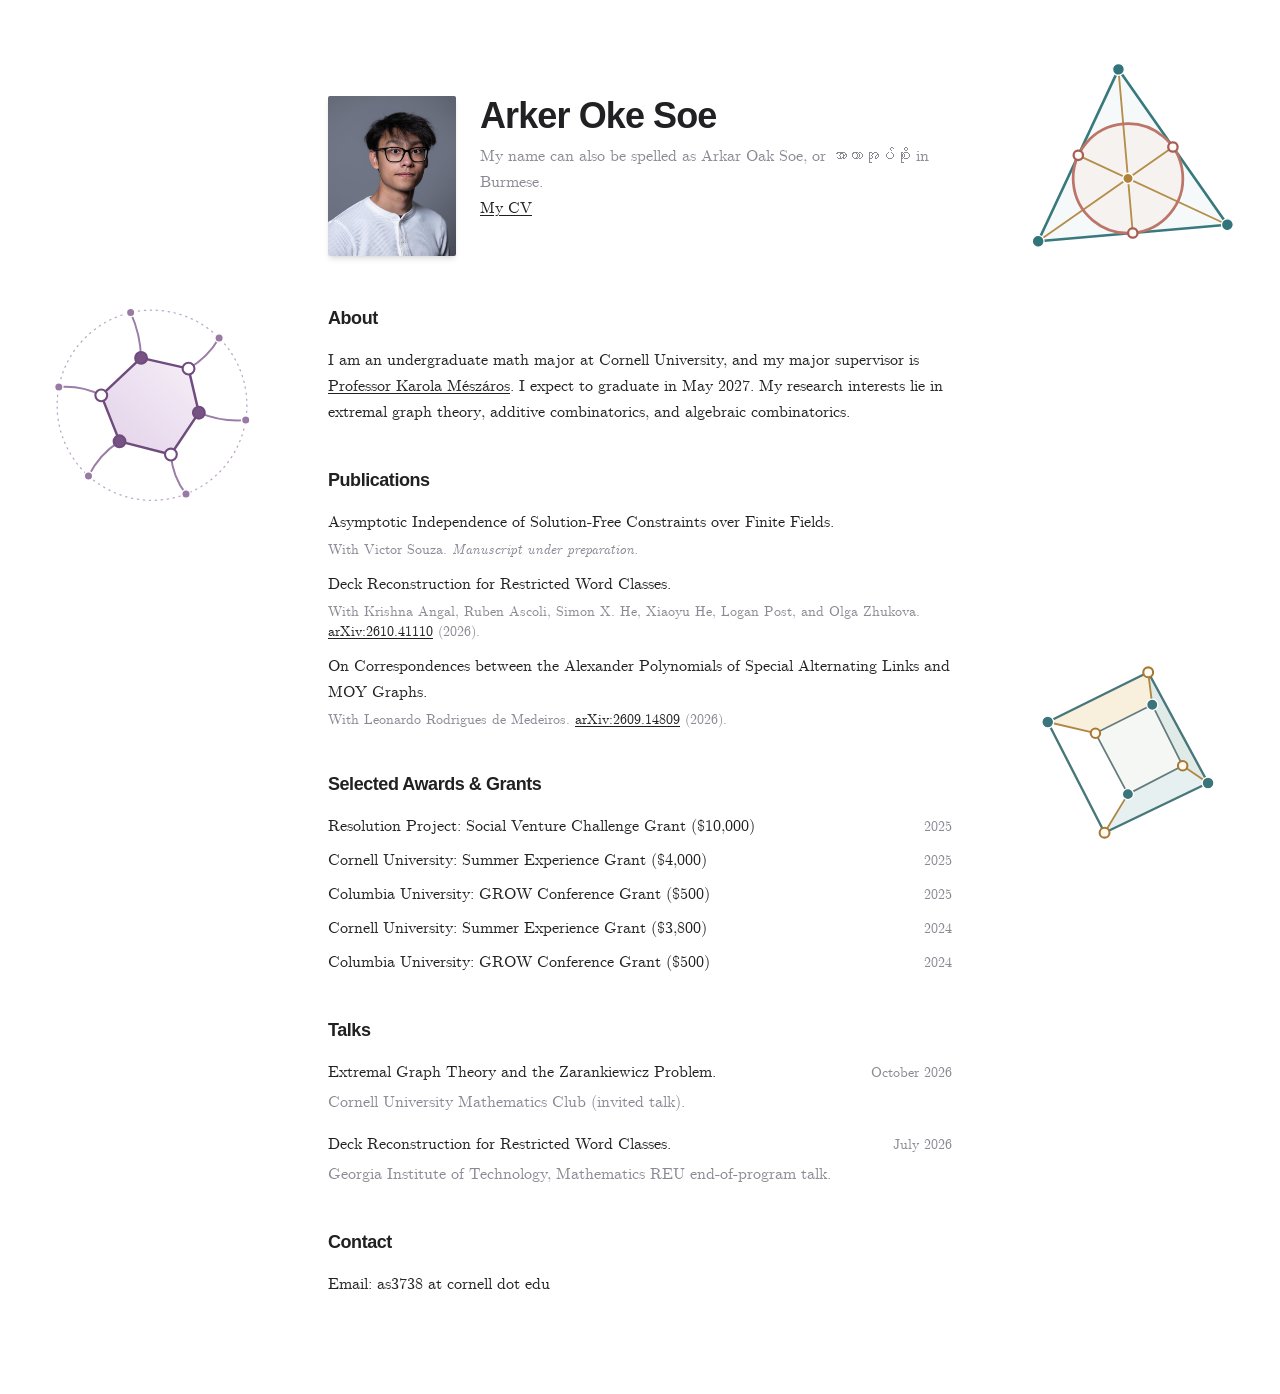
==== commit 5f0b96c2: "Restore the original academic layout and replace only its margin artwork" ====
--- a/index.html
+++ b/index.html
@@ -14,132 +14,81 @@
   <link rel="icon" href="./assets/favicon.png" type="image/png">
   <link rel="stylesheet" href="./assets/fonts.css">
   <link rel="stylesheet" href="./style.css">
-  <script src="./assets/extremal.js" defer></script>
 </head>
-<body id="top">
-  <a class="skip-link" href="#main">Skip to content</a>
-  <header class="masthead">
-    <div class="wrap masthead-inner">
-      <a class="wordmark" href="#top" aria-label="Arker Oke Soe, home">aos</a>
-      <nav aria-label="Main navigation">
-        <a href="#publications">Publications</a>
-        <a href="#talks">Talks</a>
-        <a href="#contact">Contact</a>
-        <a class="cv-link" href="./cv/">My CV</a>
-      </nav>
-    </div>
-  </header>
+<body>
+  <main class="paper">
+    <header class="profile">
+      <img class="portrait" src="./assets/portrait.jpg" width="128" height="160" alt="Arker Oke Soe">
+      <div>
+        <h1>Arker Oke Soe</h1>
+        <p class="secondary">My name can also be spelled as Arkar Oak Soe, or <span lang="my">အာကာအုပ်စိုး</span> in Burmese.<br>
+          <a href="./cv/">My CV</a></p>
+      </div>
+    </header>
 
-  <main id="main" class="wrap">
-    <section class="hero" aria-labelledby="name" id="about">
-      <div class="introduction">
-        <p class="affiliation"><span aria-hidden="true"></span>Cornell University <b aria-hidden="true">/</b> Mathematics</p>
-        <h1 id="name">Arker Oke Soe</h1>
-        <p class="lead">My research interests lie in <em>extremal graph theory</em>, additive combinatorics, and algebraic combinatorics.</p>
-        <div class="profile">
-          <img src="./assets/portrait.jpg" width="64" height="80" alt="Arker Oke Soe">
-          <div>
-            <p>B.A. candidate in Mathematics, expected May 2027.</p>
-            <p>My major supervisor is <a href="https://pi.math.cornell.edu/~karola/">Professor Karola Mészáros</a>.</p>
-          </div>
-        </div>
-      </div>
-
-      <figure class="plabic-plate">
-        <div class="drawing-surface">
-          <img src="./assets/field-diagram.svg" width="520" height="330" alt="A teal path winds through five adjoining hexagonal faces in a planar network of alternating solid and open vertices.">
-        </div>
-        <figcaption>
-          <h2>A trip through a plabic graph</h2>
-          <p>Follow the teal path from left to right. At each filled vertex it turns right, and at each open vertex it turns left.</p>
-        </figcaption>
-      </figure>
+    <section aria-labelledby="about">
+      <h2 id="about">About</h2>
+      <p>I am an undergraduate math major at Cornell University, and my major supervisor is
+        <a href="https://pi.math.cornell.edu/~karola/" target="_blank" rel="noopener noreferrer">Professor Karola Mészáros</a>. I expect to graduate in May 2027.
+        My research interests lie in <span class="medium">extremal graph theory</span>,
+        <span class="medium">additive combinatorics</span>, and <span class="medium">algebraic combinatorics</span>.</p>
     </section>
 
-    <section class="publications ruled" aria-labelledby="publications">
-      <div class="section-head"><h2 id="publications">Publications</h2></div>
-      <ul class="papers">
+    <section aria-labelledby="publications">
+      <h2 id="publications">Publications</h2>
+      <ul class="publications">
         <li>
-          <p class="paper-date">In preparation</p>
-          <div>
-            <h3>Asymptotic Independence of Solution-Free Constraints over Finite Fields.</h3>
-            <p class="authors">With Victor Souza.</p>
-          </div>
+          <p class="medium">Asymptotic Independence of Solution-Free Constraints over Finite Fields.</p>
+          <p class="note">With Victor Souza. <em>Manuscript under preparation.</em></p>
         </li>
         <li>
-          <time datetime="2026">2026</time>
-          <div>
-            <h3><a href="https://arxiv.org/abs/2610.41110">Deck Reconstruction for Restricted Word Classes.</a></h3>
-            <p class="authors">With Krishna Angal, Ruben Ascoli, Simon X. He, Xiaoyu He, Logan Post, and Olga Zhukova.</p>
-            <a class="paper-link" href="https://arxiv.org/abs/2610.41110">arXiv:2610.41110</a>
-          </div>
+          <p class="medium">Deck Reconstruction for Restricted Word Classes.</p>
+          <p class="note">With Krishna Angal, Ruben Ascoli, Simon X. He, Xiaoyu He, Logan Post, and Olga Zhukova.
+            <a href="https://arxiv.org/abs/2610.41110">arXiv:2610.41110</a> (2026).</p>
         </li>
         <li>
-          <time datetime="2026">2026</time>
-          <div>
-            <h3><a href="https://arxiv.org/abs/2609.14809">On Correspondences between the Alexander Polynomials of Special Alternating Links and MOY Graphs.</a></h3>
-            <p class="authors">With Leonardo Rodrigues de Medeiros.</p>
-            <a class="paper-link" href="https://arxiv.org/abs/2609.14809">arXiv:2609.14809</a>
-          </div>
+          <p class="medium">On Correspondences between the Alexander Polynomials of Special Alternating Links and MOY Graphs.</p>
+          <p class="note">With Leonardo Rodrigues de Medeiros.
+            <a href="https://arxiv.org/abs/2609.14809">arXiv:2609.14809</a> (2026).</p>
         </li>
       </ul>
     </section>
 
-    <section class="talks ruled" aria-labelledby="talks">
-      <div class="talk-list">
-        <div class="section-head"><h2 id="talks">Talks</h2></div>
-        <ul>
-          <li>
-            <time datetime="2026-10">October 2026</time>
-            <h3>Extremal Graph Theory and the Zarankiewicz Problem.</h3>
-            <p>Cornell University Mathematics Club (invited talk).</p>
-          </li>
-          <li>
-            <time datetime="2026-07">July 2026</time>
-            <h3>Deck Reconstruction for Restricted Word Classes.</h3>
-            <p>Georgia Institute of Technology, Mathematics REU end-of-program talk.</p>
-          </li>
-        </ul>
-      </div>
-      <figure class="incidence-plate" aria-labelledby="incidence-title">
-        <figcaption>
-          <h3 id="incidence-title">When is a four-cycle forced?</h3>
-          <p>Join each of the Fano plane’s seven points to the three lines through it. Every pair of points shares exactly one line, so the 21 edges avoid a four-cycle. A 22nd edge would force one.</p>
-        </figcaption>
-        <svg id="incidence-graph" viewBox="0 0 500 175" role="img" aria-label="The Fano plane incidence graph. One point and its three neighboring lines are highlighted.">
-          <use href="./assets/incidence.svg#incidence-base"></use>
-          <use id="incidence-highlight" href="./assets/incidence.svg#incidence-focus-1"></use>
-        </svg>
-        <div id="incidence-controls" hidden>
-          <span id="incidence-status" aria-live="polite" aria-atomic="true">Point 1 of 7</span>
-          <div class="point-buttons">
-            <button type="button" id="previous-point" aria-label="Previous point">Previous</button>
-            <button type="button" id="next-point" aria-label="Next point">Next</button>
-          </div>
-        </div>
-      </figure>
+    <section aria-labelledby="awards">
+      <h2 id="awards">Selected Awards &amp; Grants</h2>
+      <ul class="awards">
+        <li class="dated"><span>Resolution Project: Social Venture Challenge Grant ($10,000)</span><time datetime="2025">2025</time></li>
+        <li class="dated"><span>Cornell University: Summer Experience Grant ($4,000)</span><time datetime="2025">2025</time></li>
+        <li class="dated"><span>Columbia University: GROW Conference Grant ($500)</span><time datetime="2025">2025</time></li>
+        <li class="dated"><span>Cornell University: Summer Experience Grant ($3,800)</span><time datetime="2024">2024</time></li>
+        <li class="dated"><span>Columbia University: GROW Conference Grant ($500)</span><time datetime="2024">2024</time></li>
+      </ul>
     </section>
 
-    <section class="awards ruled" aria-labelledby="awards">
-      <div class="section-head"><h2 id="awards">Selected Awards &amp; Grants</h2></div>
-      <ul>
-        <li><time datetime="2025">2025</time><span>Resolution Project: Social Venture Challenge Grant</span><span class="amount">$10,000</span></li>
-        <li><time datetime="2025">2025</time><span>Cornell University: Summer Experience Grant</span><span class="amount">$4,000</span></li>
-        <li><time datetime="2025">2025</time><span>Columbia University: GROW Conference Grant</span><span class="amount">$500</span></li>
-        <li><time datetime="2024">2024</time><span>Cornell University: Summer Experience Grant</span><span class="amount">$3,800</span></li>
-        <li><time datetime="2024">2024</time><span>Columbia University: GROW Conference Grant</span><span class="amount">$500</span></li>
+    <section aria-labelledby="talks">
+      <h2 id="talks">Talks</h2>
+      <ul class="talks">
+        <li>
+          <p class="dated"><span class="medium">Extremal Graph Theory and the Zarankiewicz Problem.</span><time datetime="2026-10">October 2026</time></p>
+          <p class="detail">Cornell University Mathematics Club (invited talk).</p>
+        </li>
+        <li>
+          <p class="dated"><span class="medium">Deck Reconstruction for Restricted Word Classes.</span><time datetime="2026-07">July 2026</time></p>
+          <p class="detail">Georgia Institute of Technology, Mathematics REU end-of-program talk.</p>
+        </li>
       </ul>
+    </section>
+
+    <section aria-labelledby="contact">
+      <h2 id="contact">Contact</h2>
+      <p>Email: <a class="email" href="mailto:as3738@cornell.edu">as3738 at cornell dot edu</a></p>
     </section>
   </main>
 
-  <footer class="contact" aria-labelledby="contact">
-    <div class="wrap contact-inner">
-      <div>
-        <h2 id="contact">Contact</h2>
-        <a class="email" href="mailto:as3738@cornell.edu">as3738 at cornell dot edu</a>
-      </div>
-      <p>My name can also be spelled as Arkar Oak Soe, or <span lang="my">အာကာအုပ်စိုး</span> in Burmese.</p>
-    </div>
-  </footer>
+  <div class="figures" aria-hidden="true">
+    <img class="figure incidence" src="./assets/margin-incidence.svg" alt="">
+    <img class="figure plabic" src="./assets/margin-plabic.svg" alt="">
+    <img class="figure bipartite" src="./assets/margin-bipartite.svg" alt="">
+  </div>
 </body>
 </html>
--- a/style.css
+++ b/style.css
@@ -1,273 +1,130 @@
 :root {
+  --ink: hsl(265 4% 12.9%);
+  --muted: hsl(257 4.6% 55.4%);
+  --sans: Helvetica, Arial, sans-serif;
   color-scheme: light;
-  --paper: #fbfaf7;
-  --ink: #302936;
-  --muted: #625b66;
-  --plum: #694775;
-  --teal: #26685e;
-  --rule: #dcd6d9;
-  --serif: "CMU Serif", Georgia, serif;
-  --sans: Helvetica, Arial, sans-serif;
-  scroll-behavior: smooth;
   -webkit-text-size-adjust: 100%;
 }
+
 * { box-sizing: border-box; }
 body {
   margin: 0;
+  background: white;
   color: var(--ink);
-  background: var(--paper);
-  font: 1.125rem/1.5 var(--serif);
+  font: 1rem/1.625 "CMU Serif", Georgia, serif;
   -webkit-font-smoothing: antialiased;
 }
-h1, h2, h3, p, ul, figure { margin: 0; }
-h1, h2, h3 { font-weight: 500; }
-ul { list-style: none; padding: 0; }
-img, svg { display: block; }
-a { color: inherit; text-underline-offset: .2em; text-decoration-thickness: 1px; }
-a:hover { color: var(--plum); text-decoration-thickness: 2px; }
-:focus-visible { outline: 2px solid var(--teal); outline-offset: 4px; }
-[hidden] { display: none !important; }
-::selection { background: #e5d6e9; color: var(--ink); }
-.wrap {
-  --gutter: clamp(1.25rem, 5vw, 5rem);
-  width: min(calc(100% - 2 * var(--gutter)), 74rem);
+h1, h2, p, ul, figure { margin: 0; }
+ul { padding: 0; list-style: none; }
+.paper {
+  width: 100%;
+  max-width: 42rem;
   margin-inline: auto;
+  padding: 6rem 1.5rem;
 }
-.skip-link {
-  position: absolute;
-  top: .5rem;
-  left: .5rem;
-  z-index: 5;
-  padding: .65rem 1rem;
-  background: white;
-  transform: translateY(-140%);
+.profile {
+  display: flex;
+  align-items: flex-start;
+  gap: 1.5rem;
+  margin-bottom: 3rem;
 }
-.skip-link:focus { transform: none; }
-.masthead { border-bottom: 1px solid var(--rule); }
-.masthead-inner, nav, .cv-link { display: flex; align-items: center; }
-.masthead-inner { min-height: 4.65rem; justify-content: space-between; gap: 1rem; }
-.wordmark {
-  font: italic 2.7rem/.9 var(--serif);
-  color: var(--plum);
-  letter-spacing: -.1em;
-  text-decoration: none;
-  padding: .1rem .25rem .15rem 0;
+.portrait {
+  flex: none;
+  display: block;
+  width: 8rem;
+  height: 10rem;
+  object-fit: cover;
+  border-radius: 2px;
+  box-shadow: 0 4px 6px -1px rgb(0 0 0 / 10%), 0 2px 4px -2px rgb(0 0 0 / 10%);
 }
-nav { gap: clamp(1.1rem, 2.8vw, 2.75rem); font: 500 .95rem/1.2 var(--sans); }
-nav a { text-decoration: none; padding-block: .7rem; }
-nav a:hover { text-decoration: underline; }
-.cv-link {
-  border: 1px solid #796482;
-  padding: .53rem 1.1rem;
-  border-radius: 3px;
-  color: #543960;
-}
-.cv-link:hover { background: #ece4ef; text-decoration: none; }
-.hero {
-  display: grid;
-  grid-template-columns: minmax(0, .94fr) minmax(0, 1.06fr);
-  gap: clamp(2rem, 5.5vw, 6rem);
-  align-items: center;
-  padding-block: clamp(3rem, 5.8vw, 5.75rem);
-}
-.affiliation {
-  display: flex;
-  align-items: center;
-  flex-wrap: wrap;
-  gap: .6rem;
-  font: 600 .78rem/1.4 var(--sans);
-  letter-spacing: .095em;
-  text-transform: uppercase;
-  color: var(--plum);
-}
-.affiliation span { width: 1.7rem; height: 2px; background: #94749c; }
-.affiliation b { font-weight: 400; color: #9a8c9f; }
-h1 {
-  margin: 1rem 0 1.2rem -.035em;
-  font: 500 clamp(3.7rem, 6.4vw, 6.1rem)/.99 var(--serif);
-  letter-spacing: -.066em;
-  text-wrap: balance;
-}
-.lead {
-  max-width: 23em;
-  font-size: clamp(1.38rem, 1.75vw, 1.65rem);
-  line-height: 1.38;
-  letter-spacing: -.022em;
-}
-.lead em { color: var(--plum); }
-.profile {
-  border-top: 1px solid var(--rule);
-  margin-top: 2rem;
-  padding-top: 1.35rem;
-  display: flex;
-  gap: 1rem;
-  align-items: center;
-}
-.profile img { width: 3.6rem; height: 4.5rem; flex: none; object-fit: cover; border-radius: 2px; }
-.profile p { color: var(--muted); font-size: 1rem; line-height: 1.45; }
-.profile p + p { margin-top: .25rem; }
-.profile a { color: var(--ink); text-decoration-color: #a997ab; }
-.plabic-plate {
-  overflow: hidden;
-  border: 1px solid #cec0d3;
-  border-radius: 3px;
-  background: #f0eaf2;
-}
-.drawing-surface {
-  padding: clamp(.55rem, 1.45vw, 1.3rem) .5rem;
-  background-color: #f1ebf2;
-  background-image:
-    linear-gradient(90deg, rgb(98 72 114 / 7%) 1px, transparent 1px),
-    linear-gradient(rgb(98 72 114 / 7%) 1px, transparent 1px);
-  background-position: center;
-  background-size: 1.55rem 1.55rem;
-}
-.drawing-surface img { width: 100%; height: auto; }
-.plabic-plate figcaption {
-  border-top: 1px solid #cfc1d4;
-  padding: .95rem 1.5rem 1.05rem;
-  background: #f6f2f6;
-}
-.plabic-plate h2 { font-size: 1.45rem; line-height: 1.2; letter-spacing: -.025em; }
-.plabic-plate p { color: #625466; margin-top: .35rem; font-size: 1rem; line-height: 1.4; }
-.ruled { border-top: 1px solid #aea3ad; padding: clamp(2.75rem, 4.2vw, 4.2rem) 0; }
-.section-head h2, .contact h2 {
-  font: 500 clamp(2.4rem, 3.5vw, 3.4rem)/1.06 var(--serif);
-  letter-spacing: -.055em;
-}
-h2[id] { scroll-margin-top: 1.5rem; }
-.publications, .awards {
-  display: grid;
-  grid-template-columns: minmax(0, .48fr) minmax(0, 1.52fr);
-  gap: clamp(1.5rem, 3.5vw, 4rem);
-}
-.papers li {
-  display: grid;
-  grid-template-columns: 7.1rem minmax(0, 1fr);
-  column-gap: 1.15rem;
-  padding: 1.5rem 0;
-}
-.papers li + li, .talk-list li + li, .awards li + li { border-top: 1px solid var(--rule); }
-.papers li:first-child, .awards li:first-child { padding-top: .2rem; }
-.papers li:last-child, .talk-list li:last-child, .awards li:last-child { padding-bottom: 0; }
-time, .paper-date, .paper-link, .amount {
-  font: 500 .88rem/1.4 var(--sans);
-  font-variant-numeric: tabular-nums;
-}
-time, .paper-date { color: var(--muted); }
-.papers time, .paper-date { padding-top: .36rem; }
-.paper-date { color: var(--plum); }
-.papers h3, .talk-list h3 {
-  font-size: clamp(1.38rem, 1.9vw, 1.72rem);
-  line-height: 1.22;
+h1, h2 {
+  font-family: var(--sans);
+  font-weight: 600;
   letter-spacing: -.025em;
 }
-.papers h3 a { text-decoration: none; }
-.papers h3 a:hover { text-decoration: underline; }
-.authors, .talk-list li p { font-size: 1.045rem; line-height: 1.5; color: var(--muted); margin-top: .45rem; }
-.paper-link { display: inline-block; margin-top: .65rem; color: var(--teal); }
-.talks {
-  display: grid;
-  grid-template-columns: minmax(0, .94fr) minmax(0, 1.06fr);
-  align-items: start;
-  column-gap: clamp(2rem, 5.5vw, 6rem);
+h1 { font-size: 2.25rem; line-height: 2.5rem; margin-bottom: .5rem; }
+h2 { font-size: 1.125rem; line-height: 1.75rem; margin-bottom: 1rem; }
+section + section { margin-top: 2.5rem; }
+.secondary, .note, .detail, time { color: var(--muted); }
+.medium { font-weight: 500; }
+a {
+  color: var(--ink);
+  text-decoration-thickness: 1px;
+  text-underline-offset: 2px;
 }
-.talk-list ul { margin-top: 1.65rem; }
-.talk-list li { padding: 1.35rem 0; }
-.talk-list li:first-child { padding-top: 0; }
-.talk-list time { display: block; margin-bottom: .55rem; color: var(--plum); }
-.incidence-plate {
-  padding: clamp(1.15rem, 2.5vw, 2.15rem);
-  border: 1px solid #bdcdc4;
-  border-radius: 3px;
-  background: #eff4ed;
+a:hover { text-decoration-thickness: 2px; }
+:focus-visible { outline: 2px solid #276781; outline-offset: 3px; }
+.publications > li + li { margin-top: .75rem; }
+.note, time { font-size: .875rem; line-height: 1.25rem; }
+.note, .detail { margin-top: .25rem; }
+.note a { white-space: nowrap; }
+.awards > li + li { margin-top: .5rem; }
+.talks > li + li { margin-top: 1rem; }
+.dated {
+  display: flex;
+  align-items: baseline;
+  justify-content: space-between;
+  flex-wrap: wrap;
+  column-gap: 1rem;
 }
-.incidence-plate h3 { font-size: clamp(1.6rem, 2.2vw, 2.05rem); line-height: 1.14; letter-spacing: -.035em; color: #274c44; }
-.incidence-plate figcaption p { font-size: 1.04rem; line-height: 1.45; color: #40584e; margin-top: .7rem; }
-#incidence-graph { width: 100%; height: auto; margin: 1rem 0 .75rem; }
-#incidence-controls {
-  display: flex;
-  gap: .8rem;
-  justify-content: space-between;
-  align-items: center;
-  border-top: 1px solid #c3d3c7;
-  padding-top: .85rem;
-  color: #34564b;
-  font: 500 .88rem/1.25 var(--sans);
+time { white-space: nowrap; font-variant-numeric: tabular-nums; }
+.email { text-decoration: none; }
+.email:hover, .email:focus-visible { text-decoration: underline; }
+
+/* The drawings sit on two rails measured from the edge of the reading column. */
+.figures {
+  --margin-width: calc((100% - 42rem) / 2);
+  --rail-offset: min(calc(var(--margin-width) / 2), 13rem);
+  --plate-size: min(14.5rem, calc(var(--margin-width) - 1rem), 32vh);
+  position: fixed;
+  inset: 0;
+  pointer-events: none;
 }
-.point-buttons { display: flex; gap: .4rem; }
-.point-buttons button {
-  border: 1px solid #a2b8aa;
-  border-radius: 3px;
-  background: transparent;
-  color: #2b5145;
-  font: inherit;
-  min-height: 2.5rem;
-  padding: .5rem .75rem;
-  cursor: pointer;
+.figure {
+  position: absolute;
+  display: block;
+  width: var(--plate-size);
+  height: auto;
 }
-.point-buttons button:hover { border-color: #587d6d; background: #e0ebde; }
-.awards .section-head { max-width: 16rem; }
-.awards li { display: grid; grid-template-columns: 4.5rem minmax(0, 1fr) auto; align-items: baseline; gap: 1rem; padding: .9rem 0; }
-.awards li > span:not(.amount) { font-size: 1.15rem; line-height: 1.3; }
-.amount { color: var(--plum); }
-.contact { background: #302635; color: #faf6f7; }
-.contact-inner {
-  display: flex;
-  justify-content: space-between;
-  align-items: end;
-  gap: 2rem;
-  padding-block: clamp(2.6rem, 4.5vw, 4.2rem);
+.incidence, .bipartite {
+  right: calc(var(--margin-width) - var(--rail-offset));
+  transform: translateX(50%);
 }
-.email { display: inline-block; margin-top: .7rem; font-size: clamp(1.25rem, 2.1vw, 1.72rem); text-decoration-color: #aa91b2; }
-.email:hover { color: #f0daac; }
-.contact-inner > p { max-width: 22rem; font-size: 1.03rem; line-height: 1.5; color: #e1d6e1; }
-.contact :focus-visible { outline-color: #ecd4a1; }
-@media (max-width: 62rem) {
-  .hero, .talks { column-gap: 2rem; }
-  h1 { font-size: clamp(3.6rem, 6.3vw, 5.1rem); }
-  .publications, .awards { grid-template-columns: minmax(0, 1fr); gap: 1.6rem; }
-  .awards .section-head { max-width: none; }
-  .papers li { grid-template-columns: 6.4rem minmax(0, 1fr); gap: .8rem; }
+.incidence { top: clamp(1.5rem, 5.5vh, 4rem); }
+.plabic {
+  left: calc(var(--margin-width) - var(--rail-offset));
+  top: 45%;
+  transform: translate(-50%, -50%);
+}
+.bipartite { bottom: clamp(1.5rem, 5.5vh, 4rem); width: calc(var(--plate-size) * .9); }
+@media (max-width: 63.999rem) and (min-width: 48rem) {
+  .paper { padding-inline: 2.5rem; }
+}
+/* Keep the full reading width when there is no space for side ornaments. */
+@media (max-width: 53.999rem), (max-height: 30rem) {
+  .figures { display: none; }
+  .paper { padding-bottom: 3rem; }
 }
 @media (max-width: 47.999rem) {
-  .hero, .talks, .publications, .awards { grid-template-columns: minmax(0,1fr); }
-  .hero { gap: 2rem; padding: 2.6rem 0; }
-  .masthead-inner { min-height: 4rem; }
-  .lead { max-width: 29em; }
-  .profile { margin-top: 1.4rem; padding-top: 1.1rem; }
-  .plabic-plate { max-width: 36rem; width: 100%; justify-self: center; }
-  .plabic-plate figcaption { padding: .9rem 1.15rem; }
-  .publications, .awards { gap: 1.6rem; }
-  .papers li { grid-template-columns: 7rem minmax(0,1fr); }
-  .talks { gap: 2rem; }
-  .awards .section-head { max-width: none; }
-  .contact-inner { align-items: flex-start; }
+  .paper { padding: 4rem 2rem 3rem; }
+  h1 { font-size: 1.875rem; line-height: 2.25rem; }
 }
-@media (max-width: 34rem) {
-  .wordmark { font-size: 2.2rem; }
-  nav { font-size: .875rem; gap: .85rem; }
-  .cv-link { padding: .45rem .57rem; }
-  .hero { padding-top: 2.25rem; }
-  .affiliation { font-size: .74rem; gap: .4rem; }
-  .affiliation span { width: 1.15rem; }
-  h1 { font-size: clamp(3.1rem, 11vw, 4.4rem); margin: .85rem 0 1.05rem; }
-  .lead { font-size: 1.35rem; }
-  .papers li { display: block; padding: 1.25rem 0; }
-  .paper-date, .papers time { display: block; padding: 0; margin-bottom: .45rem; }
-  .awards li { grid-template-columns: 2.5rem minmax(0,1fr) auto; gap: .6rem; }
-  .awards li > span:not(.amount) { font-size: 1.02rem; }
-  .contact-inner { flex-direction: column; gap: 1.35rem; }
-}
-@media (prefers-reduced-motion: reduce) {
-  :root { scroll-behavior: auto; }
+@media (max-width: 39.999rem) {
+  .profile { flex-direction: column; }
+  .figures { display: block; position: absolute; inset: 0 0 auto; }
+  .figure { display: none; }
+  .incidence {
+    display: block;
+    top: 4rem;
+    right: 2rem;
+    width: clamp(4rem, calc(100% - 13rem), 9rem);
+    transform: none;
+  }
+  .talks .dated, .talks time { display: block; }
+  .awards .dated { display: grid; grid-template-columns: 1fr auto; }
 }
 @media print {
-  :root { --paper: white; }
-  .wrap { width: 100%; }
-  .masthead, .skip-link, #incidence-controls { display: none; }
-  .hero, .ruled, .contact-inner { padding-block: 1.3rem; }
-  .contact { background: white; color: var(--ink); }
-  .contact-inner > p { color: var(--ink); }
-  figure, li { break-inside: avoid; }
+  .paper { padding: 0; }
+  .figures { display: none; }
+  section li, .profile { break-inside: avoid; }
 }
